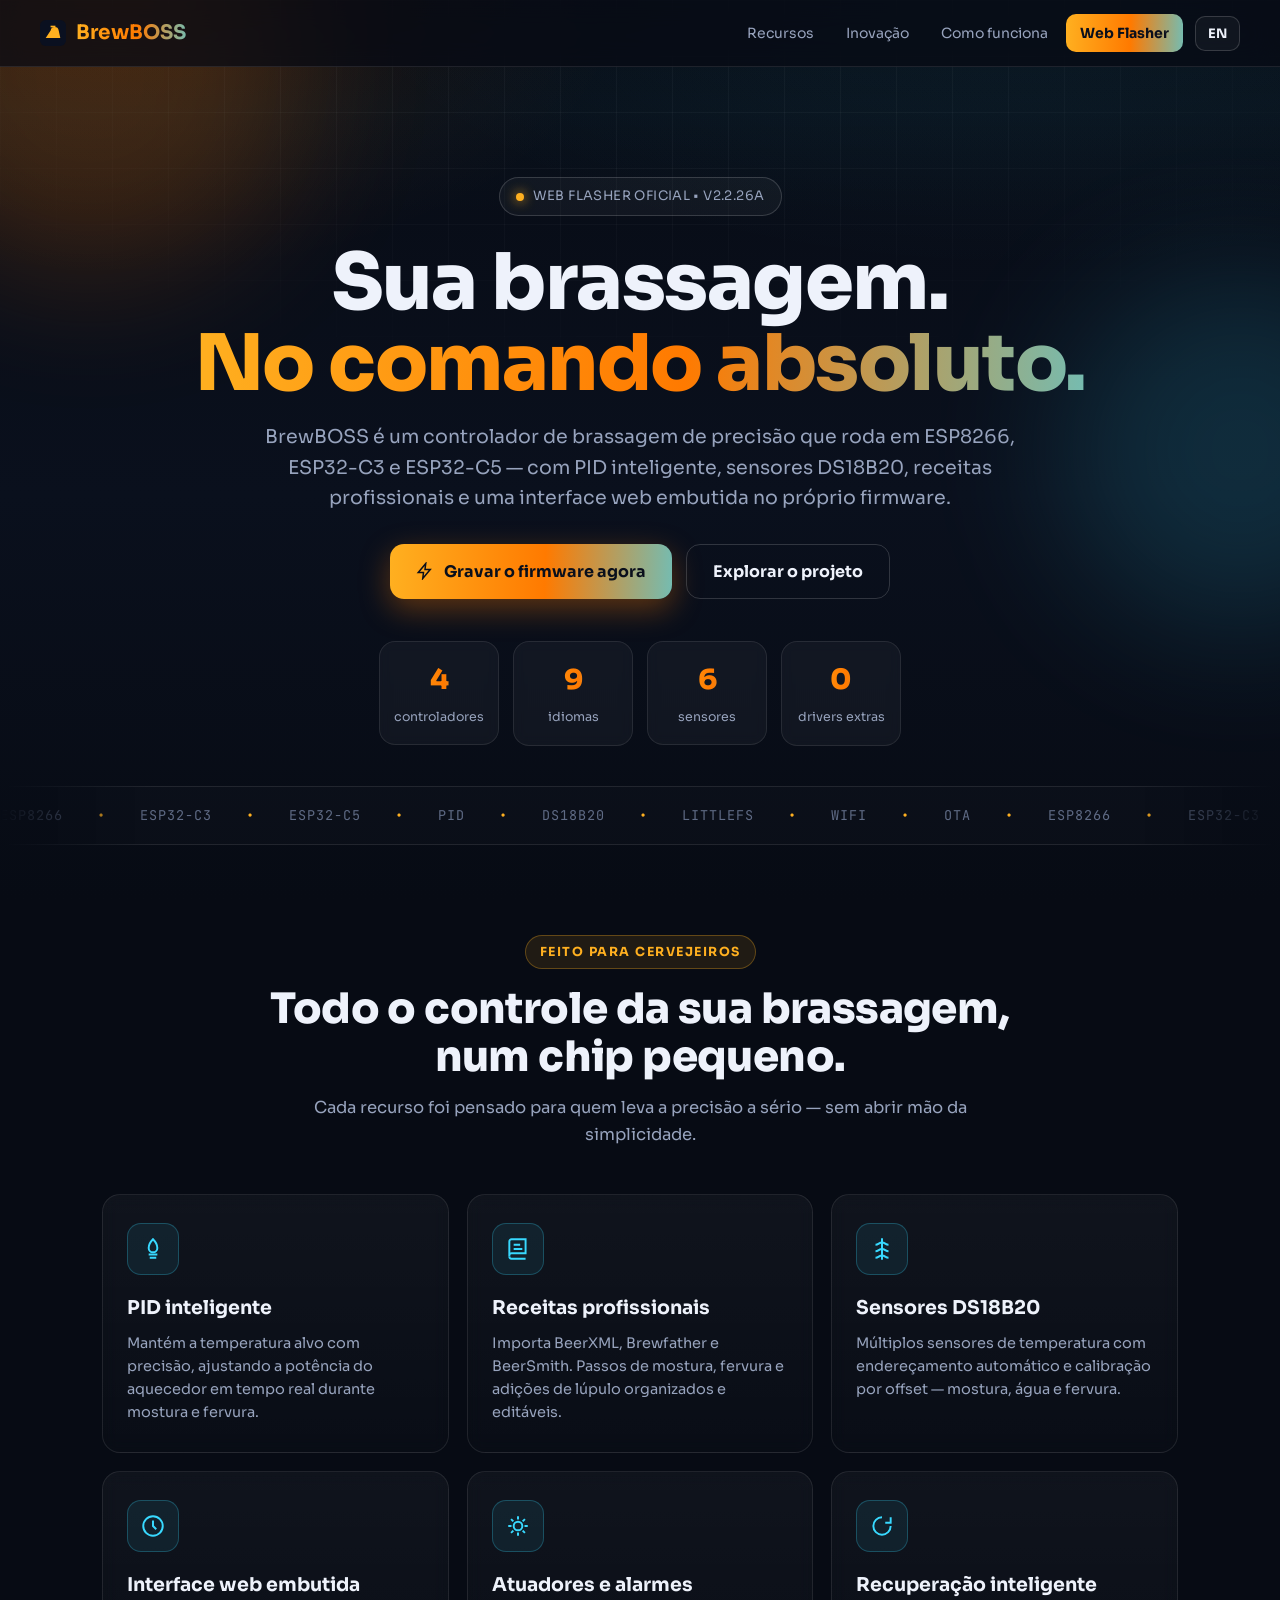
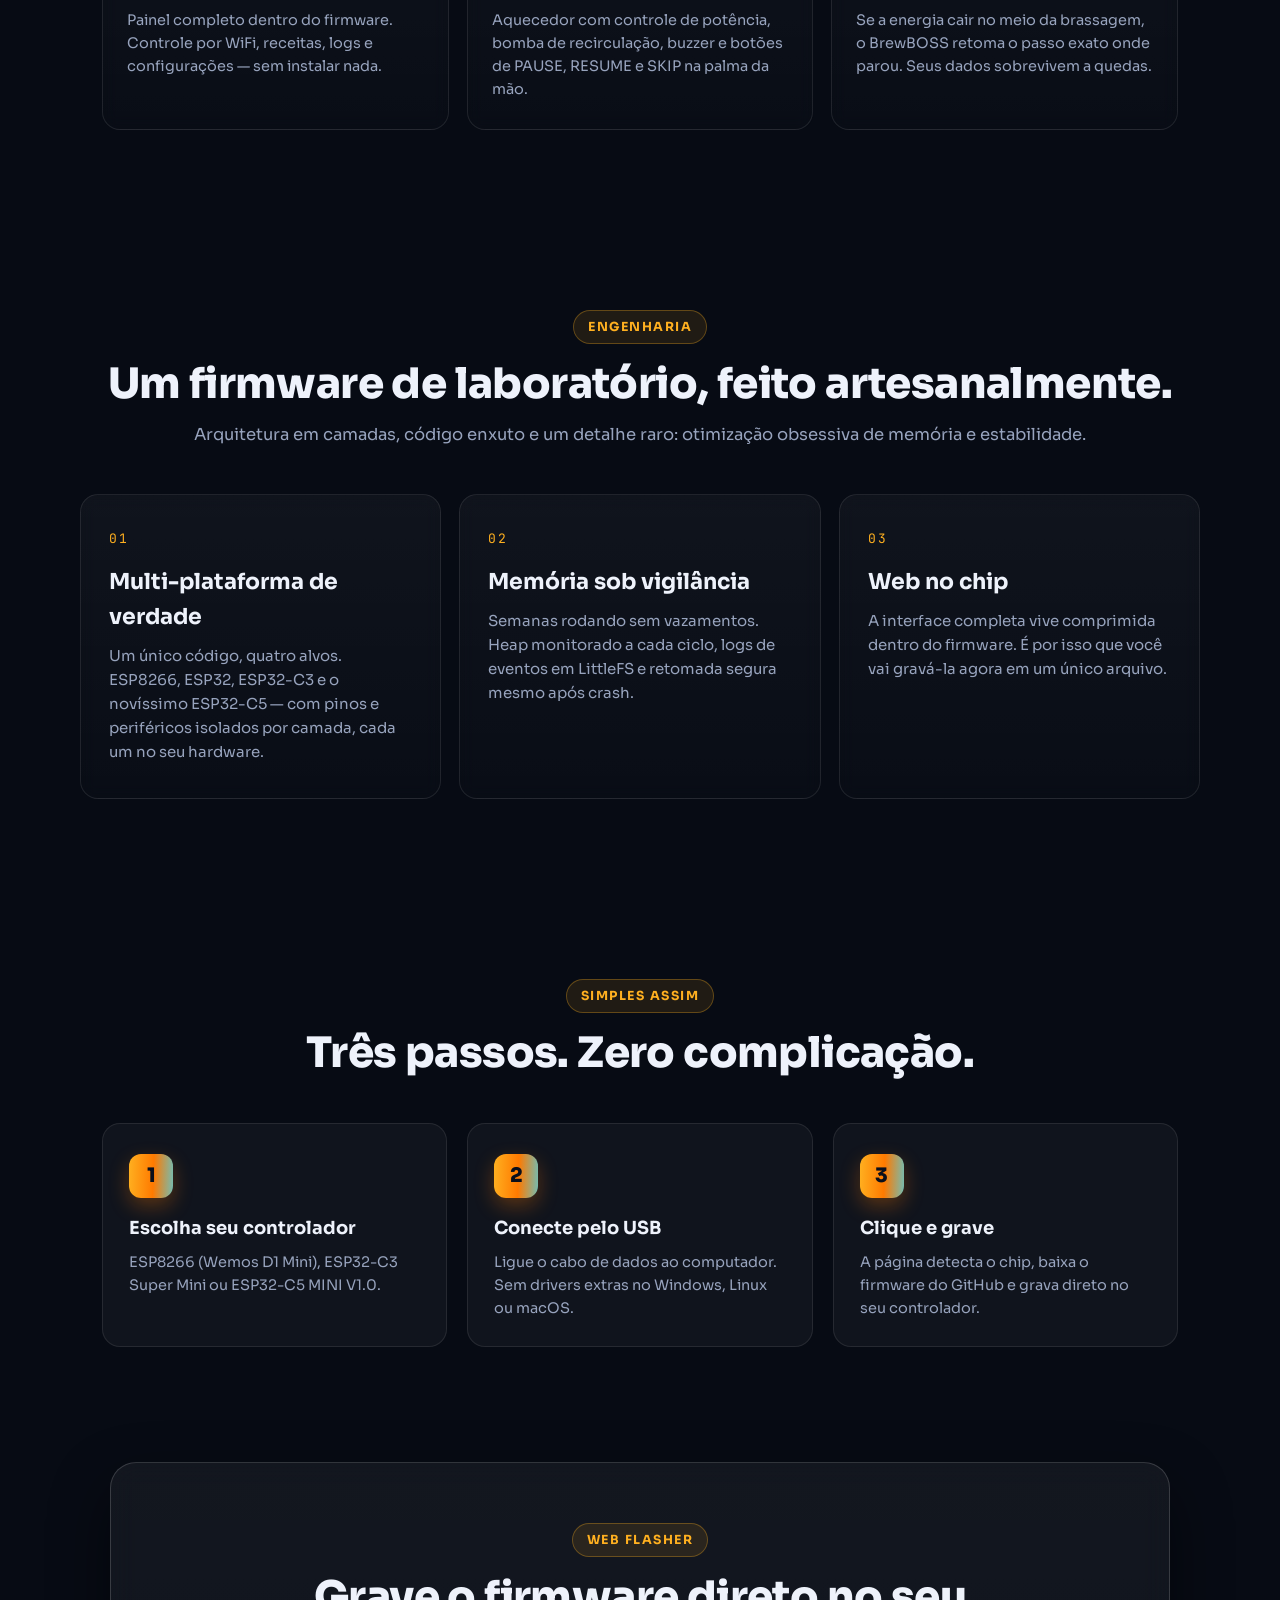
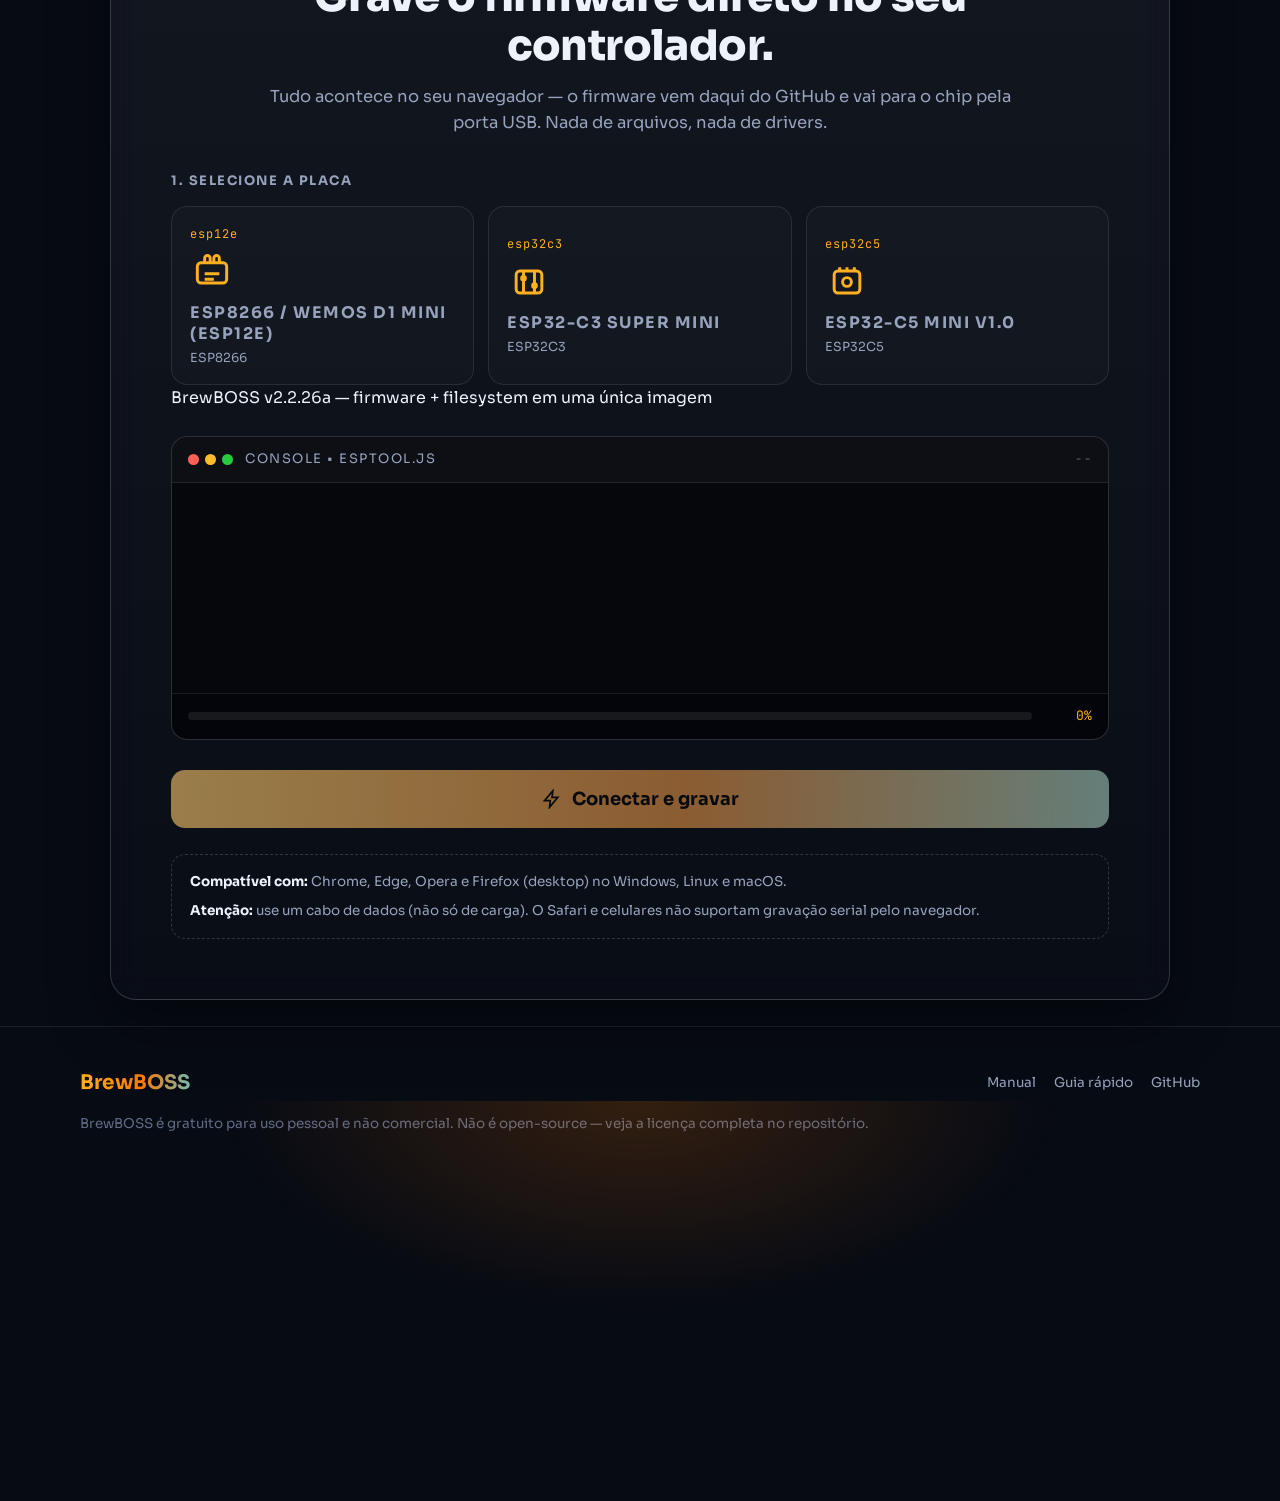
==== flasher/index.html @ 40b2c208 "flasher: pagina Web Flasher (esptool-js) + imagens full-flash mergeadas por placa; C5 em partes sepa" ====
<!DOCTYPE html>
<html lang="pt-BR">
<head>
<meta charset="utf-8">
<meta name="viewport" content="width=device-width, initial-scale=1">
<title>BrewBOSS — Grave o firmware direto no seu controlador</title>
<meta name="description" content="BrewBOSS Web Flasher: conecte seu ESP8266, ESP32-C3 ou ESP32-C5 via USB e grave o firmware BrewBOSS direto do navegador — Windows, Linux e macOS.">
<link rel="icon" href="data:image/svg+xml,%3Csvg xmlns='http://www.w3.org/2000/svg' viewBox='0 0 32 32'%3E%3Crect width='32' height='32' rx='7' fill='%23080d18'/%3E%3Cpath d='M7 22h18l-2-9a5 5 0 0 0-9.9 0z' fill='%23ffb020'/%3E%3Cpath d='M13 8h6' stroke='%23ffb020' stroke-width='2'/%3E%3C/svg%3E">
<link rel="preconnect" href="https://fonts.googleapis.com">
<link rel="preconnect" href="https://fonts.gstatic.com" crossorigin>
<link href="https://fonts.googleapis.com/css2?family=Sora:wght@400;600;700;800&family=JetBrains+Mono:wght@400;600&display=swap" rel="stylesheet">
<link rel="stylesheet" href="style.css">
</head>
<body>

<div class="bgfx" aria-hidden="true">
  <div class="orb orb-a"></div>
  <div class="orb orb-b"></div>
  <div class="grid"></div>
  <div class="scanline"></div>
</div>

<nav class="nav">
  <a class="brand" href="../index.html">
    <svg viewBox="0 0 32 32" width="26" height="26" aria-hidden="true"><rect width="32" height="32" rx="7" fill="#0a1020"/><path d="M7 22h18l-2-9a5 5 0 0 0-9.9 0z" fill="#ffb020"/><path d="M13 8h6" stroke="#ffb020" stroke-width="2"/></svg>
    <strong>BrewBOSS</strong>
  </a>
  <div class="nav-links">
    <a href="#recursos" data-i18n="nav.features">Recursos</a>
    <a href="#inovacao" data-i18n="nav.innovation">Inovação</a>
    <a href="#como" data-i18n="nav.how">Como funciona</a>
    <a href="#flash" class="nav-cta" data-i18n="nav.flash">Web Flasher</a>
    <button id="langBtn" class="lang-btn" type="button">EN</button>
  </div>
</nav>

<header class="hero">
  <span class="pill"><span class="dot"></span><span data-i18n="hero.pill">Web Flasher oficial • v2.2.26a</span></span>
  <h1><span data-i18n="hero.title1">Sua brassagem.</span><br><span class="grad" data-i18n="hero.title2">No comando absoluto.</span></h1>
  <p class="lede" data-i18n="hero.sub">BrewBOSS é um controlador de brassagem de precisão que roda em ESP8266, ESP32-C3 e ESP32-C5 — com PID inteligente, sensores DS18B20, receitas profissionais e uma interface web embutida no próprio firmware.</p>

  <div class="hero-actions">
    <a href="#flash" class="btn btn-primary">
      <svg viewBox="0 0 24 24" width="18" height="18" fill="none" stroke="currentColor" stroke-width="2" aria-hidden="true"><path d="M13 2 3 14h7l-1 8 10-12h-7l1-8z"/></svg>
      <span data-i18n="hero.cta">Gravar o firmware agora</span>
    </a>
    <a href="#recursos" class="btn btn-ghost" data-i18n="hero.cta2">Explorar o projeto</a>
  </div>

  <div class="chips">
    <div class="chip"><b data-count="4">4</b><span data-i18n="hero.c1">controladores</span></div>
    <div class="chip"><b data-count="9">9</b><span data-i18n="hero.c2">idiomas</span></div>
    <div class="chip"><b data-count="6">6</b><span data-i18n="hero.c3">sensores</span></div>
    <div class="chip"><b data-count="0">0</b><span data-i18n="hero.c4">drivers extras</span></div>
  </div>
</header>

<main>

<section class="strip" aria-hidden="true">
  <div class="strip-inner">
    <span>ESP8266</span><i>•</i><span>ESP32-C3</span><i>•</i><span>ESP32-C5</span><i>•</i><span>PID</span><i>•</i><span>DS18B20</span><i>•</i><span>LittleFS</span><i>•</i><span>WiFi</span><i>•</i><span>OTA</span><i>•</i>
    <span>ESP8266</span><i>•</i><span>ESP32-C3</span><i>•</i><span>ESP32-C5</span><i>•</i><span>PID</span><i>•</i><span>DS18B20</span><i>•</i><span>LittleFS</span><i>•</i><span>WiFi</span><i>•</i><span>OTA</span><i>•</i>
  </div>
</section>

<section class="wrap" id="recursos">
  <div class="sec-head">
    <span class="kicker" data-i18n="feat.kicker">Feito para cervejeiros</span>
    <h2 data-i18n="feat.title">Todo o controle da sua brassagem, num chip pequeno.</h2>
    <p data-i18n="feat.sub">Cada recurso foi pensado para quem leva a precisão a sério — sem abrir mão da simplicidade.</p>
  </div>

  <div class="grid-feat">
    <article class="card">
      <div class="ic"><svg viewBox="0 0 24 24" fill="none" stroke="currentColor" stroke-width="1.8" aria-hidden="true"><path d="M12 3c3 3 4 5 4 8a4 4 0 0 1-8 0c0-3 1-5 4-8z"/><path d="M8 17h8M9 20h6"/></svg></div>
      <h3 data-i18n="feat1.t">PID inteligente</h3>
      <p data-i18n="feat1.d">Mantém a temperatura alvo com precisão, ajustando a potência do aquecedor em tempo real durante mostura e fervura.</p>
    </article>
    <article class="card">
      <div class="ic"><svg viewBox="0 0 24 24" fill="none" stroke="currentColor" stroke-width="1.8" aria-hidden="true"><path d="M4 19V5a2 2 0 0 1 2-2h13v13H6a2 2 0 0 0-2 2z"/><path d="M4 19a2 2 0 0 0 2 2h13"/><path d="M8 8h6M8 12h8"/></svg></div>
      <h3 data-i18n="feat2.t">Receitas profissionais</h3>
      <p data-i18n="feat2.d">Importa BeerXML, Brewfather e BeerSmith. Passos de mostura, fervura e adições de lúpulo organizados e editáveis.</p>
    </article>
    <article class="card">
      <div class="ic"><svg viewBox="0 0 24 24" fill="none" stroke="currentColor" stroke-width="1.8" aria-hidden="true"><path d="M12 2v20M12 6c-3 0-3 2-6 2M12 12c-3 0-3 2-6 2M12 18c-3 0-3 2-6 2M12 6c3 0 3 2 6 2M12 12c3 0 3 2 6 2M12 18c3 0 3 2 6 2"/></svg></div>
      <h3 data-i18n="feat3.t">Sensores DS18B20</h3>
      <p data-i18n="feat3.d">Múltiplos sensores de temperatura com endereçamento automático e calibração por offset — mostura, água e fervura.</p>
    </article>
    <article class="card">
      <div class="ic"><svg viewBox="0 0 24 24" fill="none" stroke="currentColor" stroke-width="1.8" aria-hidden="true"><circle cx="12" cy="12" r="9"/><path d="M12 7v5l3 3"/></svg></div>
      <h3 data-i18n="feat4.t">Interface web embutida</h3>
      <p data-i18n="feat4.d">Painel completo dentro do firmware. Controle por WiFi, receitas, logs e configurações — sem instalar nada.</p>
    </article>
    <article class="card">
      <div class="ic"><svg viewBox="0 0 24 24" fill="none" stroke="currentColor" stroke-width="1.8" aria-hidden="true"><path d="M12 3v3M12 18v3M3 12h3M18 12h3M5.6 5.6l2.1 2.1M16.3 16.3l2.1 2.1M5.6 18.4l2.1-2.1M16.3 7.7l2.1-2.1"/><circle cx="12" cy="12" r="4"/></svg></div>
      <h3 data-i18n="feat5.t">Atuadores e alarmes</h3>
      <p data-i18n="feat5.d">Aquecedor com controle de potência, bomba de recirculação, buzzer e botões de PAUSE, RESUME e SKIP na palma da mão.</p>
    </article>
    <article class="card">
      <div class="ic"><svg viewBox="0 0 24 24" fill="none" stroke="currentColor" stroke-width="1.8" aria-hidden="true"><path d="M20 12a8 8 0 1 1-8-8"/><path d="M20 4v5h-5"/></svg></div>
      <h3 data-i18n="feat6.t">Recuperação inteligente</h3>
      <p data-i18n="feat6.d">Se a energia cair no meio da brassagem, o BrewBOSS retoma o passo exato onde parou. Seus dados sobrevivem a quedas.</p>
    </article>
  </div>
</section>

<section class="wrap alt" id="inovacao">
  <div class="sec-head">
    <span class="kicker" data-i18n="inno.kicker">Engenharia</span>
    <h2 data-i18n="inno.title">Um firmware de laboratório, feito artesanalmente.</h2>
    <p data-i18n="inno.sub">Arquitetura em camadas, código enxuto e um detalhe raro: otimização obsessiva de memória e estabilidade.</p>
  </div>

  <div class="grid-inno">
    <article class="card big">
      <div class="num">01</div>
      <h3 data-i18n="in1.t">Multi-plataforma de verdade</h3>
      <p data-i18n="in1.d">Um único código, quatro alvos. ESP8266, ESP32, ESP32-C3 e o novíssimo ESP32-C5 — com pinos e periféricos isolados por camada, cada um no seu hardware.</p>
    </article>
    <article class="card big">
      <div class="num">02</div>
      <h3 data-i18n="in2.t">Memória sob vigilância</h3>
      <p data-i18n="in2.d">Semanas rodando sem vazamentos. Heap monitorado a cada ciclo, logs de eventos em LittleFS e retomada segura mesmo após crash.</p>
    </article>
    <article class="card big">
      <div class="num">03</div>
      <h3 data-i18n="in3.t">Web no chip</h3>
      <p data-i18n="in3.d">A interface completa vive comprimida dentro do firmware. É por isso que você vai gravá-la agora em um único arquivo.</p>
    </article>
  </div>
</section>

<section class="wrap" id="como">
  <div class="sec-head">
    <span class="kicker" data-i18n="how.kicker">Simples assim</span>
    <h2 data-i18n="how.title">Três passos. Zero complicação.</h2>
  </div>
  <ol class="steps">
    <li>
      <span class="step-n">1</span>
      <h3 data-i18n="s1.t">Escolha seu controlador</h3>
      <p data-i18n="s1.d">ESP8266 (Wemos D1 Mini), ESP32-C3 Super Mini ou ESP32-C5 MINI V1.0.</p>
    </li>
    <li>
      <span class="step-n">2</span>
      <h3 data-i18n="s2.t">Conecte pelo USB</h3>
      <p data-i18n="s2.d">Ligue o cabo de dados ao computador. Sem drivers extras no Windows, Linux ou macOS.</p>
    </li>
    <li>
      <span class="step-n">3</span>
      <h3 data-i18n="s3.t">Clique e grave</h3>
      <p data-i18n="s3.d">A página detecta o chip, baixa o firmware do GitHub e grava direto no seu controlador.</p>
    </li>
  </ol>
</section>

<section class="wrap flash-wrap" id="flash">
  <div class="flash-glow" aria-hidden="true"></div>
  <div class="flash-box">
    <div class="sec-head">
      <span class="kicker grad-kicker" data-i18n="fl.kicker">Web Flasher</span>
      <h2 data-i18n="fl.title">Grave o firmware direto no seu controlador.</h2>
      <p data-i18n="fl.sub">Tudo acontece no seu navegador — o firmware vem daqui do GitHub e vai para o chip pela porta USB. Nada de arquivos, nada de drivers.</p>
    </div>

    <div class="flash-body">
      <div class="board-list">
        <h4 data-i18n="fl.step1">1. Selecione a placa</h4>
        <div id="boards" class="boards"></div>
        <p class="hint" id="versionHint"></p>
      </div>

      <div class="flash-console">
        <div class="console-head">
          <span class="traffic"><i></i><i></i><i></i></span>
          <span data-i18n="fl.term">console • esptool.js</span>
          <span id="connStatus" class="status">--</span>
        </div>
        <div id="log" class="log" aria-live="polite"></div>
        <div class="console-foot">
          <div class="progress"><div id="bar" class="bar"></div></div>
          <span id="pct" class="pct">0%</span>
        </div>
      </div>

      <button id="flashBtn" class="btn btn-primary big" type="button" disabled>
        <svg viewBox="0 0 24 24" width="20" height="20" fill="none" stroke="currentColor" stroke-width="2" aria-hidden="true"><path d="M13 2 3 14h7l-1 8 10-12h-7l1-8z"/></svg>
        <span id="flashBtnLabel" data-i18n="fl.cta">Conectar e gravar</span>
      </button>
    </div>

    <div class="notes">
      <p><b data-i18n="fl.n1t">Compatível com:</b> <span data-i18n="fl.n1">Chrome, Edge, Opera e Firefox (desktop) no Windows, Linux e macOS.</span></p>
      <p><b data-i18n="fl.n2t">Atenção:</b> <span data-i18n="fl.n2">use um cabo de dados (não só de carga). O Safari e celulares não suportam gravação serial pelo navegador.</span></p>
    </div>
  </div>
</section>

</main>

<footer>
  <div class="foot-top">
    <a class="brand" href="../index.html"><strong>BrewBOSS</strong></a>
    <div class="foot-links">
      <a href="../manual_pt-BR.html" data-i18n="foot.manual">Manual</a>
      <a href="../binaries/GUIA_RAPIDO.txt" data-i18n="foot.guide">Guia rápido</a>
      <a href="https://github.com/rampanelli/BrewBOSS">GitHub</a>
    </div>
  </div>
  <p class="legal" data-i18n="foot.legal">BrewBOSS é gratuito para uso pessoal e não comercial. Não é open-source — veja a licença completa no repositório.</p>
</footer>

<script type="module" src="app.js"></script>
</body>
</html>
---- flasher/style.css ----
:root{
  --bg:#070b14; --bg2:#0a101d; --panel:rgba(255,255,255,.04);
  --line:rgba(255,255,255,.09); --line2:rgba(255,255,255,.16);
  --text:#eef2fb; --muted:#97a3bd; --dim:#5f6b85;
  --amber:#ffb020; --amber2:#ff7a00; --cyan:#38d9ff;
  --grad:linear-gradient(92deg,#ffb020 0%,#ff7a00 55%,#38d9ff 120%);
  --radius:18px; --shadow:0 24px 60px rgba(0,0,0,.45);
  --mono:"JetBrains Mono",ui-monospace,SFMono-Regular,Consolas,monospace;
}
*{box-sizing:border-box;margin:0;padding:0}
html{scroll-behavior:smooth}
body{background:var(--bg);color:var(--text);font-family:"Sora",system-ui,"Segoe UI",sans-serif;
  line-height:1.6;-webkit-font-smoothing:antialiased;overflow-x:hidden}
a{color:inherit;text-decoration:none}
button{font-family:inherit}

/* ---------- fundo animado ---------- */
.bgfx{position:fixed;inset:0;z-index:-2;overflow:hidden;background:
  radial-gradient(1200px 600px at 80% -10%,rgba(56,217,255,.08),transparent 60%),
  radial-gradient(900px 500px at 10% 0%,rgba(255,122,0,.10),transparent 55%),
  linear-gradient(180deg,#070b14,#0a101d 55%,#070b14)}
.grid{position:absolute;inset:0;
  background-image:linear-gradient(rgba(255,255,255,.035) 1px,transparent 1px),
    linear-gradient(90deg,rgba(255,255,255,.035) 1px,transparent 1px);
  background-size:56px 56px;
  -webkit-mask-image:radial-gradient(ellipse 90% 60% at 50% 0%,#000 30%,transparent 75%);
          mask-image:radial-gradient(ellipse 90% 60% at 50% 0%,#000 30%,transparent 75%)}
.orb{position:absolute;border-radius:50%;filter:blur(70px);opacity:.5;animation:drift 22s ease-in-out infinite alternate}
.orb-a{width:420px;height:420px;background:rgba(255,122,0,.35);top:-140px;left:-120px}
.orb-b{width:360px;height:360px;background:rgba(56,217,255,.28);top:30%;right:-140px;animation-delay:-8s}
.scanline{position:absolute;inset:0;background:linear-gradient(180deg,transparent,rgba(56,217,255,.04),transparent);
  background-size:100% 220px;background-repeat:no-repeat;animation:scan 9s linear infinite;opacity:.6}
@keyframes drift{to{transform:translate(60px,40px) scale(1.12)}}
@keyframes scan{0%{background-position:0 -220px}100%{background-position:0 120vh}}

/* ---------- nav ---------- */
.nav{position:sticky;top:0;z-index:50;display:flex;align-items:center;gap:18px;
  padding:14px clamp(18px,4vw,40px);background:rgba(7,11,20,.72);
  -webkit-backdrop-filter:blur(14px);backdrop-filter:blur(14px);border-bottom:1px solid var(--line)}
.brand{display:flex;align-items:center;gap:10px;font-weight:800;font-size:20px;letter-spacing:.2px}
.brand strong{background:var(--grad);-webkit-background-clip:text;background-clip:text;color:transparent}
.nav-links{margin-left:auto;display:flex;align-items:center;gap:4px;flex-wrap:wrap}
.nav-links a{padding:8px 14px;border-radius:10px;font-size:14px;color:var(--muted);transition:.2s}
.nav-links a:hover{color:var(--text);background:var(--panel)}
.nav-links .nav-cta{color:#0a0f1c;background:var(--grad);font-weight:700}
.nav-links .nav-cta:hover{color:#0a0f1c;filter:brightness(1.08)}
.lang-btn{margin-left:8px;padding:8px 12px;border-radius:10px;border:1px solid var(--line2);
  background:var(--panel);color:var(--text);font-weight:700;font-size:13px;cursor:pointer;transition:.2s}
.lang-btn:hover{border-color:var(--amber)}

/* ---------- hero ---------- */
.hero{max-width:1080px;margin:0 auto;padding:clamp(56px,9vw,110px) 22px 40px;text-align:center}
.pill{display:inline-flex;align-items:center;gap:9px;padding:8px 16px;border:1px solid var(--line2);
  border-radius:999px;background:var(--panel);font-size:13px;color:var(--muted);letter-spacing:.4px;text-transform:uppercase}
.dot{width:8px;height:8px;border-radius:50%;background:var(--amber);box-shadow:0 0 12px var(--amber);animation:blink 1.6s infinite}
@keyframes blink{50%{opacity:.35}}
.hero h1{margin:26px auto 18px;font-size:clamp(40px,7.2vw,78px);line-height:1.04;font-weight:800;letter-spacing:-1.5px}
.hero h1 .grad{background:var(--grad);-webkit-background-clip:text;background-clip:text;color:transparent}
.lede{max-width:760px;margin:0 auto 30px;color:var(--muted);font-size:clamp(16px,2vw,19px)}
.hero-actions{display:flex;gap:14px;justify-content:center;flex-wrap:wrap}
.btn{display:inline-flex;align-items:center;justify-content:center;gap:10px;cursor:pointer;border:0;
  padding:14px 26px;border-radius:14px;font-size:16px;font-weight:700;transition:.2s;color:#0a0f1c}
.btn svg{flex:none}
.btn-primary{background:var(--grad);box-shadow:0 10px 30px rgba(255,122,0,.35)}
.btn-primary:hover{filter:brightness(1.1);transform:translateY(-2px);box-shadow:0 16px 40px rgba(255,122,0,.45)}
.btn-primary:disabled{filter:grayscale(.5) brightness(.7);cursor:not-allowed;transform:none;box-shadow:none}
.btn-ghost{background:transparent;border:1px solid var(--line2);color:var(--text)}
.btn-ghost:hover{border-color:var(--amber);transform:translateY(-2px)}
.chips{display:flex;gap:14px;justify-content:center;flex-wrap:wrap;margin-top:42px}
.chip{min-width:120px;padding:16px 10px;border:1px solid var(--line);border-radius:16px;background:var(--panel);
  -webkit-backdrop-filter:blur(6px);backdrop-filter:blur(6px)}
.chip b{display:block;font-size:28px;font-weight:800;background:var(--grad);-webkit-background-clip:text;background-clip:text;color:transparent}
.chip span{font-size:12.5px;color:var(--muted)}

/* ---------- marquee ---------- */
.strip{overflow:hidden;padding:18px 0;border-top:1px solid var(--line);border-bottom:1px solid var(--line);
  background:rgba(255,255,255,.015);-webkit-mask-image:linear-gradient(90deg,transparent,#000 12%,#000 88%,transparent);
  mask-image:linear-gradient(90deg,transparent,#000 12%,#000 88%,transparent)}
.strip-inner{display:flex;gap:34px;white-space:nowrap;width:max-content;animation:marq 32s linear infinite;
  color:var(--dim);font-family:var(--mono);font-size:13.5px;letter-spacing:1px;text-transform:uppercase}
.strip i{color:var(--amber);font-style:normal}
@keyframes marq{to{transform:translateX(-50%)}}

/* ---------- sections ---------- */
.wrap{max-width:1120px;margin:0 auto;padding:clamp(56px,7vw,96px) 22px}
.wrap.alt{max-width:none;padding-left:22px;padding-right:22px}
.wrap.alt > *{max-width:1120px;margin-left:auto;margin-right:auto}
.sec-head{text-align:center;max-width:760px;margin:0 auto 46px}
.kicker{display:inline-block;padding:6px 14px;border-radius:999px;background:rgba(255,176,32,.1);
  border:1px solid rgba(255,176,32,.3);color:var(--amber);font-size:12.5px;letter-spacing:1.5px;
  text-transform:uppercase;font-weight:700;margin-bottom:16px}
.sec-head h2{font-size:clamp(26px,4vw,42px);line-height:1.15;letter-spacing:-.6px;font-weight:800}
.sec-head p{color:var(--muted);margin-top:14px;font-size:16.5px}

/* ---------- feature grid ---------- */
.grid-feat{display:grid;grid-template-columns:repeat(auto-fit,minmax(300px,1fr));gap:18px}
.card{position:relative;padding:28px 24px;border:1px solid var(--line);border-radius:var(--radius);
  background:linear-gradient(180deg,var(--panel),rgba(255,255,255,.01));
  -webkit-backdrop-filter:blur(8px);backdrop-filter:blur(8px);transition:.25s;overflow:hidden}
.card:hover{transform:translateY(-4px);border-color:var(--line2);box-shadow:var(--shadow)}
.card::before{content:"";position:absolute;inset:0 0 auto 0;height:2px;
  background:var(--grad);opacity:0;transition:.25s}
.card:hover::before{opacity:1}
.ic{width:52px;height:52px;border-radius:14px;display:grid;place-items:center;margin-bottom:18px;
  background:rgba(56,217,255,.08);border:1px solid rgba(56,217,255,.25);color:var(--cyan)}
.ic svg{width:26px;height:26px}
.card h3{font-size:19px;margin-bottom:8px}
.card p{color:var(--muted);font-size:14.5px}

/* ---------- innovation ---------- */
.grid-inno{display:grid;grid-template-columns:repeat(auto-fit,minmax(300px,1fr));gap:18px;margin-top:8px}
.card.big{padding:34px 28px}
.card.big .num{font-family:var(--mono);font-size:13px;color:var(--amber);letter-spacing:2px;margin-bottom:14px}
.card.big h3{font-size:22px;margin-bottom:10px}
.card.big p{font-size:15px}

/* ---------- steps ---------- */
.steps{list-style:none;display:grid;grid-template-columns:repeat(auto-fit,minmax(250px,1fr));gap:20px;counter-reset:st}
.steps li{position:relative;padding:30px 26px 26px;border:1px solid var(--line);border-radius:var(--radius);
  background:var(--panel);transition:.25s}
.steps li:hover{transform:translateY(-4px);border-color:var(--amber)}
.step-n{width:44px;height:44px;border-radius:12px;display:grid;place-items:center;font-size:20px;font-weight:800;
  color:#0a0f1c;background:var(--grad);margin-bottom:16px;box-shadow:0 8px 20px rgba(255,122,0,.3)}
.steps h3{font-size:18px;margin-bottom:8px}
.steps p{color:var(--muted);font-size:14.5px}

/* ---------- flasher ---------- */
.flash-wrap{max-width:none;padding:clamp(20px,2vw,28px);position:relative}
.flash-glow{position:absolute;inset:auto 0 -40% 0;height:400px;background:
  radial-gradient(600px 300px at 50% 0%,rgba(255,122,0,.18),transparent 70%);pointer-events:none}
.flash-box{position:relative;max-width:1060px;margin:0 auto;padding:clamp(28px,5vw,60px);
  border:1px solid var(--line2);border-radius:26px;overflow:hidden;
  background:linear-gradient(180deg,rgba(255,255,255,.05),rgba(255,255,255,.01));
  -webkit-backdrop-filter:blur(14px);backdrop-filter:blur(14px);box-shadow:var(--shadow)}
.flash-box .sec-head{margin-bottom:34px}
.flash-body{display:grid;gap:26px}
.board-list h4,.flash-console .console-head{color:var(--muted);font-size:13px;letter-spacing:1.5px;text-transform:uppercase}
.boards{display:grid;grid-template-columns:repeat(auto-fit,minmax(200px,1fr));gap:14px;margin-top:14px}
.board{position:relative;padding:18px;border:1px solid var(--line);border-radius:16px;background:rgba(255,255,255,.02);
  cursor:pointer;transition:.2s;text-align:left;color:var(--text)}
.board:hover{border-color:var(--cyan)}
.board.sel{border-color:var(--amber);background:rgba(255,176,32,.06);box-shadow:0 0 0 1px var(--amber)}
.board .b-chip{font-family:var(--mono);font-size:12px;color:var(--amber);letter-spacing:1px}
.board h4{font-size:16px;margin:6px 0}
.board p{font-size:12.5px;color:var(--muted)}
.board input{position:absolute;opacity:0;pointer-events:none}
.flash-console{border:1px solid var(--line2);border-radius:16px;overflow:hidden;background:#05070d}
.console-head{display:flex;align-items:center;gap:12px;padding:12px 16px;background:rgba(255,255,255,.03);
  border-bottom:1px solid var(--line)}
.traffic{display:flex;gap:6px}
.traffic i{width:11px;height:11px;border-radius:50%}
.traffic i:nth-child(1){background:#ff5f56}.traffic i:nth-child(2){background:#ffbd2e}.traffic i:nth-child(3){background:#27c93f}
.status{margin-left:auto;font-family:var(--mono);font-size:12px;color:var(--dim)}
.status.on{color:#27c93f}.status.err{color:#ff5f56}
.log{height:210px;overflow-y:auto;padding:14px 16px;font-family:var(--mono);font-size:12.6px;line-height:1.7;color:#bfe6ff}
.log .ok{color:#27c93f}.log .warn{color:#ffbd2e}.log .err{color:#ff5f56}.log .sys{color:#8b96ad}
.log::-webkit-scrollbar{width:8px}.log::-webkit-scrollbar-thumb{background:rgba(255,255,255,.12);border-radius:8px}
.console-foot{display:flex;align-items:center;gap:14px;padding:12px 16px;border-top:1px solid var(--line);background:rgba(0,0,0,.25)}
.progress{flex:1;height:8px;border-radius:99px;background:rgba(255,255,255,.08);overflow:hidden}
.bar{height:100%;width:0;border-radius:99px;background:var(--grad);transition:width .15s linear}
.pct{font-family:var(--mono);font-size:13px;color:var(--amber);min-width:46px;text-align:right}
.btn.big{width:100%;padding:18px;font-size:18px;margin-top:4px}
.notes{display:grid;gap:8px;margin-top:26px;padding:16px 18px;border:1px dashed var(--line2);border-radius:14px;font-size:13.5px;color:var(--muted)}
.notes b{color:var(--text)}

/* ---------- footer ---------- */
footer{padding:40px 22px;border-top:1px solid var(--line);color:var(--dim);font-size:13.5px}
.foot-top{max-width:1120px;margin:0 auto;display:flex;align-items:center;gap:20px;flex-wrap:wrap;margin-bottom:14px}
.foot-links{margin-left:auto;display:flex;gap:18px}
.foot-links a{color:var(--muted)}.foot-links a:hover{color:var(--amber)}
.legal{max-width:1120px;margin:0 auto;line-height:1.6}

@media (max-width:640px){
  .nav-links a{display:none}
  .nav-links a.nav-cta{display:inline-flex}
  .log{height:180px}
}
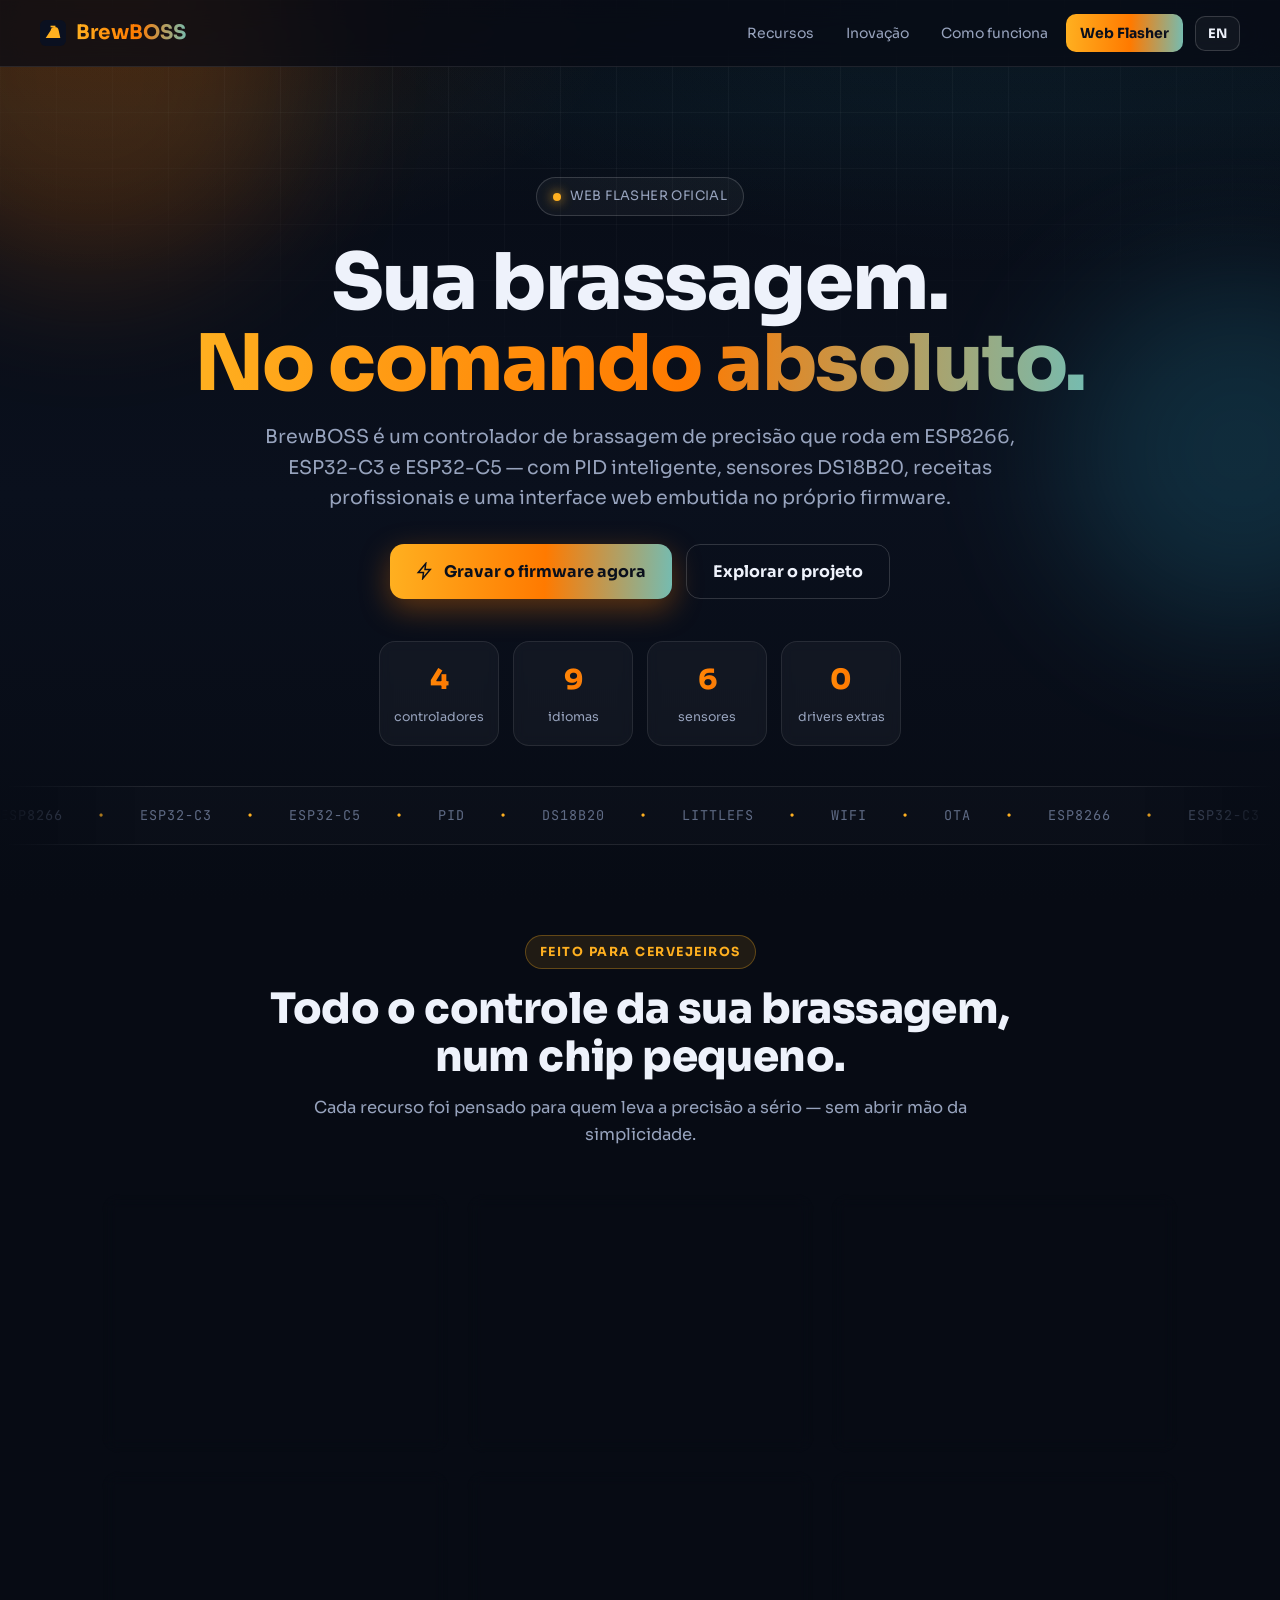
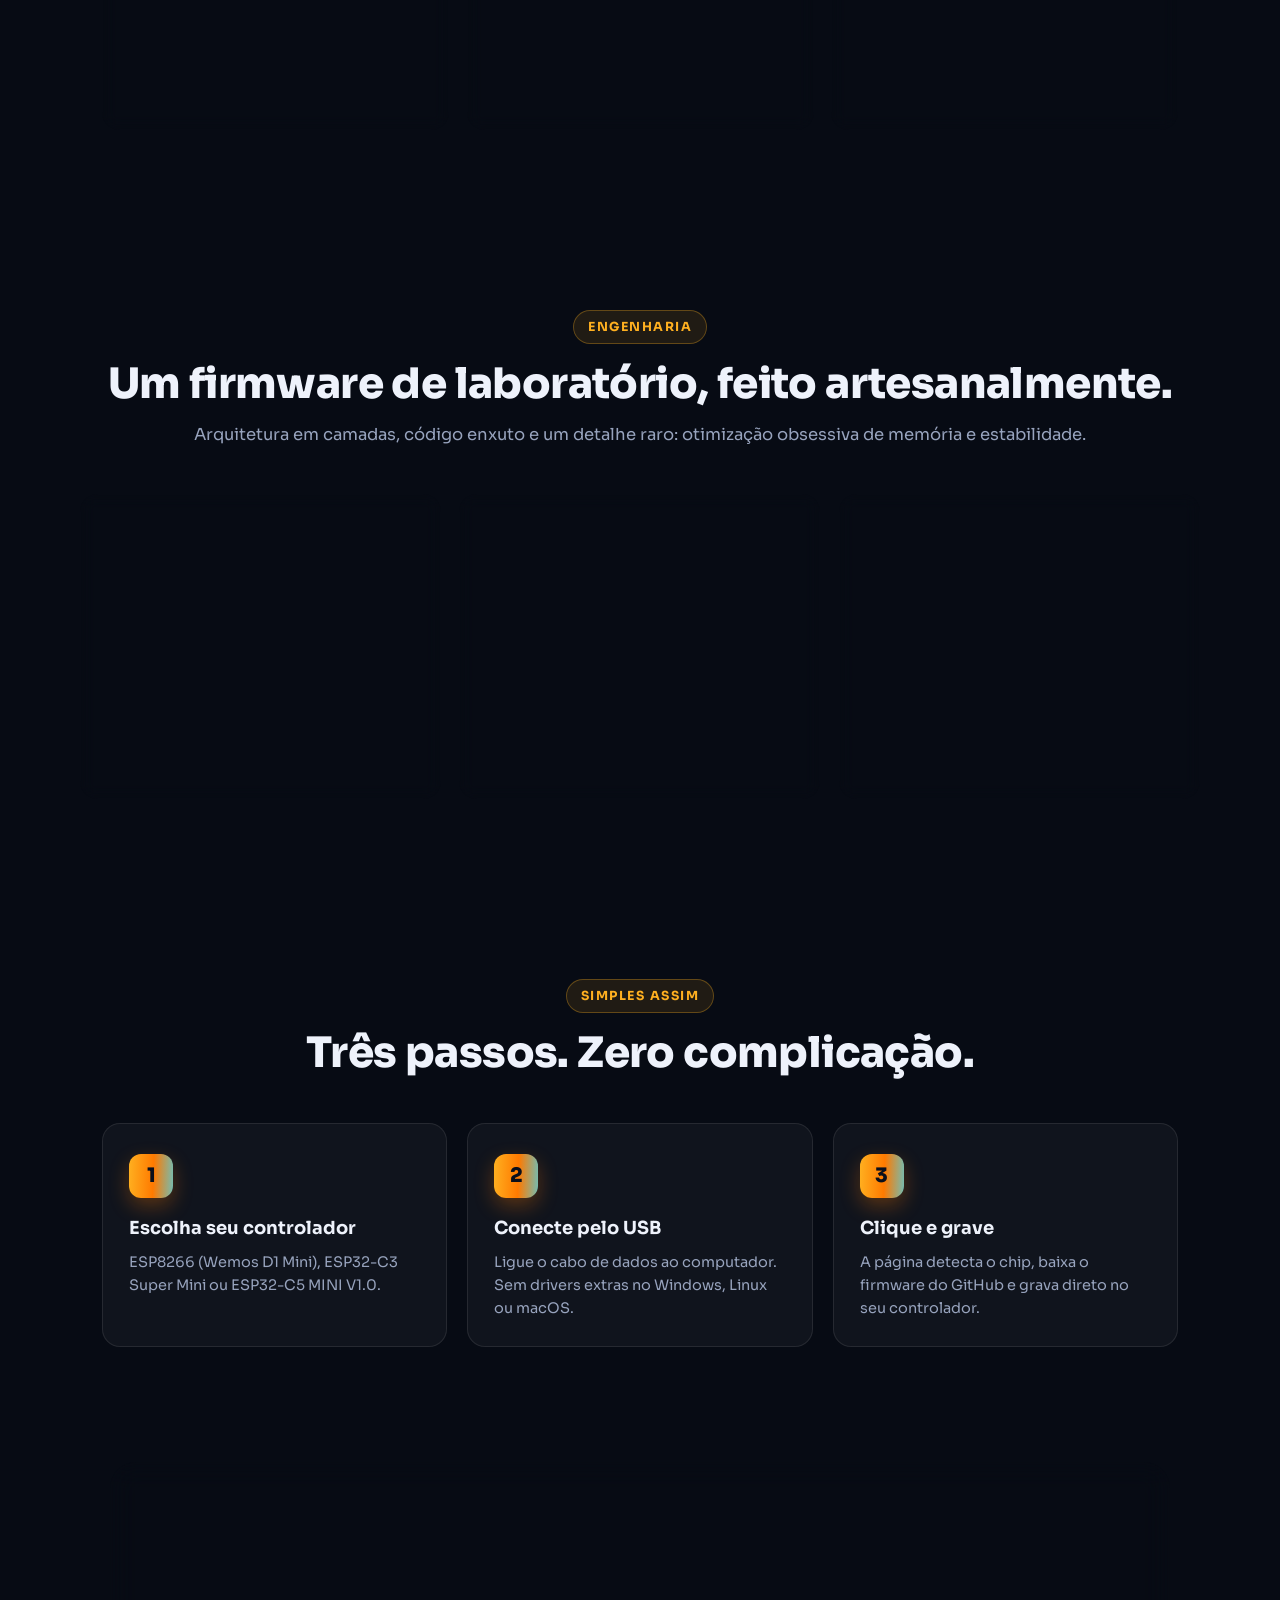
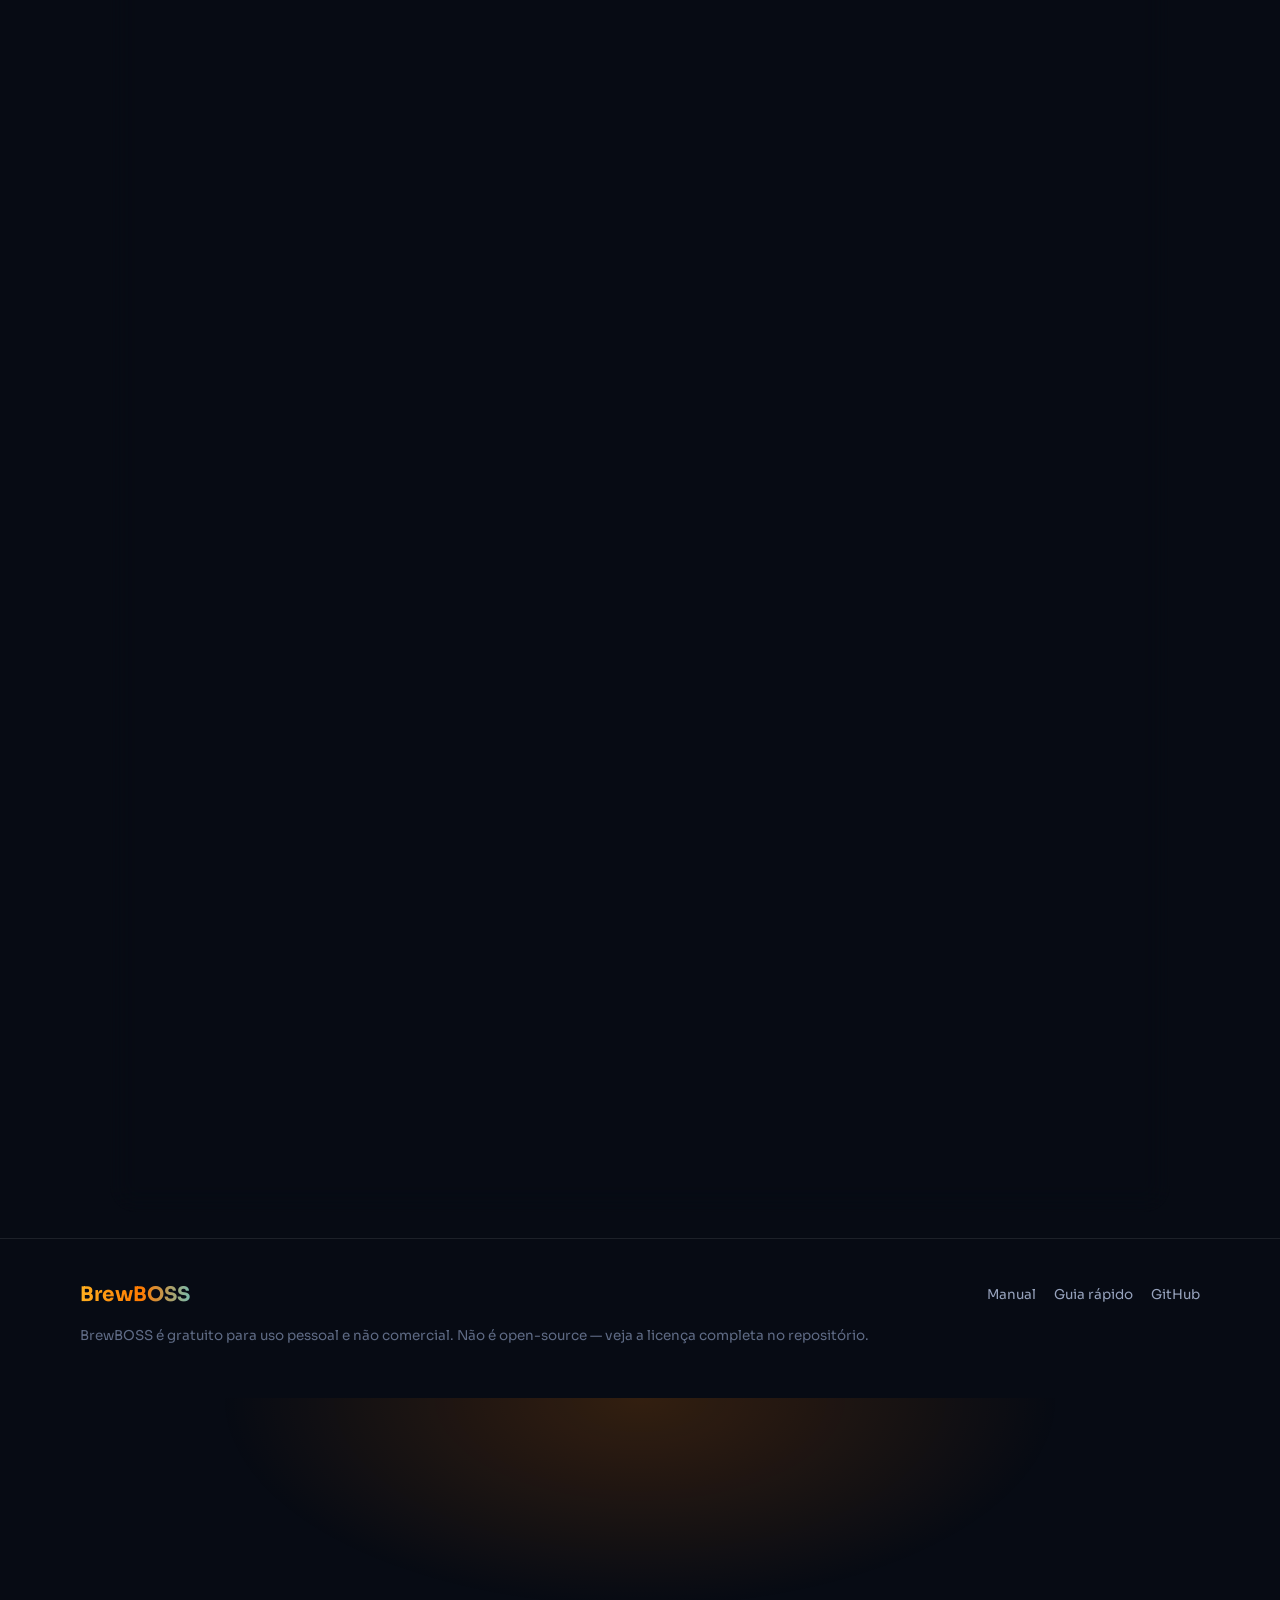
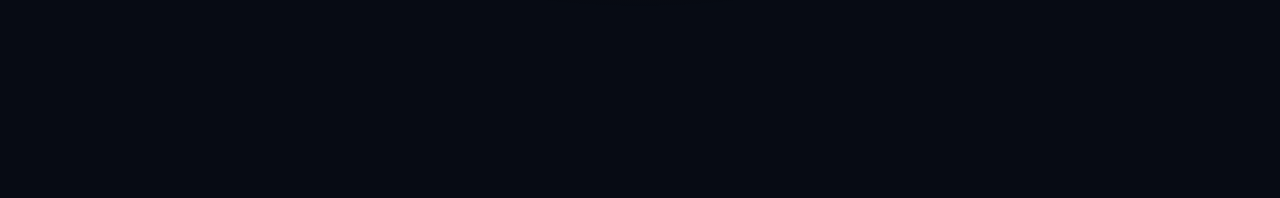
==== commit 28606bea: "web flasher multi-versao: 2.2.25s/2.2.26a perpetuas + 2.2.26b como ultima; modo completo vs somente " ====
--- a/flasher/index.html
+++ b/flasher/index.html
@@ -35,7 +35,7 @@
 </nav>
 
 <header class="hero">
-  <span class="pill"><span class="dot"></span><span data-i18n="hero.pill">Web Flasher oficial • v2.2.26a</span></span>
+  <span class="pill"><span class="dot"></span><span data-i18n="hero.pill">Web Flasher oficial</span></span>
   <h1><span data-i18n="hero.title1">Sua brassagem.</span><br><span class="grad" data-i18n="hero.title2">No comando absoluto.</span></h1>
   <p class="lede" data-i18n="hero.sub">BrewBOSS é um controlador de brassagem de precisão que roda em ESP8266, ESP32-C3 e ESP32-C5 — com PID inteligente, sensores DS18B20, receitas profissionais e uma interface web embutida no próprio firmware.</p>
 
@@ -166,8 +166,23 @@
 
     <div class="flash-body">
       <div class="board-list">
-        <h4 data-i18n="fl.step1">1. Selecione a placa</h4>
+        <h4 data-i18n="fl.step0">1. Selecione a versão do firmware</h4>
+        <select id="versionSel" class="ver-sel"></select>
+        <h4 data-i18n="fl.step1">2. Selecione a placa</h4>
         <div id="boards" class="boards"></div>
+        <div id="modeWrap" class="mode-wrap">
+          <h4 data-i18n="fl.stepMode">3. Modo de gravação</h4>
+          <div class="mode-options">
+            <label class="mode-opt">
+              <input type="radio" name="flashMode" value="full" checked>
+              <span data-i18n="fl.modeFull">Completo (firmware + filesystem)</span>
+            </label>
+            <label class="mode-opt">
+              <input type="radio" name="flashMode" value="fw">
+              <span data-i18n="fl.modeFw">Somente firmware (preservar dados)</span>
+            </label>
+          </div>
+        </div>
         <p class="hint" id="versionHint"></p>
       </div>
 
@@ -211,6 +226,15 @@
   <p class="legal" data-i18n="foot.legal">BrewBOSS é gratuito para uso pessoal e não comercial. Não é open-source — veja a licença completa no repositório.</p>
 </footer>
 
+<div class="modal" id="doneModal" role="dialog" aria-modal="true" hidden>
+  <div class="modal-card">
+    <svg viewBox="0 0 24 24" width="56" height="56" fill="none" stroke="currentColor" stroke-width="1.6" aria-hidden="true"><path d="M9 12l2 2 4-4"/><circle cx="12" cy="12" r="9"/></svg>
+    <h3 data-i18n="fl.done.t">Gravação concluída!</h3>
+    <p data-i18n="fl.done.d">Desligue e ligue o microcontrolador novamente para que o firmware inicie corretamente.</p>
+    <button class="btn btn-primary" id="doneOk" type="button" data-i18n="fl.ok">Entendi</button>
+  </div>
+</div>
+
 <script type="module" src="app.js"></script>
 </body>
 </html>
--- a/flasher/style.css
+++ b/flasher/style.css
@@ -134,7 +134,18 @@
   -webkit-backdrop-filter:blur(14px);backdrop-filter:blur(14px);box-shadow:var(--shadow)}
 .flash-box .sec-head{margin-bottom:34px}
 .flash-body{display:grid;gap:26px}
-.board-list h4,.flash-console .console-head{color:var(--muted);font-size:13px;letter-spacing:1.5px;text-transform:uppercase}
+.board-list h4,.flash-console .console-head,.mode-wrap h4{color:var(--muted);font-size:13px;letter-spacing:1.5px;text-transform:uppercase}
+.ver-sel{width:100%;max-width:420px;margin:12px 0 4px;padding:12px 14px;border-radius:12px;
+  border:1px solid var(--line2);background:#0c1322;color:var(--text);font-family:inherit;font-size:15px;font-weight:600;cursor:pointer}
+.ver-sel:focus{outline:none;border-color:var(--amber)}
+.mode-wrap{margin-top:18px}
+.mode-options{display:flex;gap:10px;flex-wrap:wrap;margin-top:10px}
+.mode-opt{display:flex;align-items:flex-start;gap:9px;flex:1;min-width:200px;cursor:pointer;
+  padding:12px 14px;border:1px solid var(--line);border-radius:12px;background:rgba(255,255,255,.02);transition:.2s}
+.mode-opt:hover{border-color:var(--cyan)}
+.mode-opt input{accent-color:var(--amber);margin-top:3px}
+.mode-opt:has(input:disabled){opacity:.45;cursor:default}
+.mode-note{margin-top:8px;font-size:12.5px;color:var(--amber)}
 .boards{display:grid;grid-template-columns:repeat(auto-fit,minmax(200px,1fr));gap:14px;margin-top:14px}
 .board{position:relative;padding:18px;border:1px solid var(--line);border-radius:16px;background:rgba(255,255,255,.02);
   cursor:pointer;transition:.2s;text-align:left;color:var(--text)}
@@ -170,6 +181,19 @@
 .foot-links a{color:var(--muted)}.foot-links a:hover{color:var(--amber)}
 .legal{max-width:1120px;margin:0 auto;line-height:1.6}
 
+/* ---------- modal ---------- */
+.modal{position:fixed;inset:0;z-index:100;display:grid;place-items:center;padding:20px;
+  background:rgba(4,7,13,.72);-webkit-backdrop-filter:blur(6px);backdrop-filter:blur(6px);animation:fadeIn .2s ease}
+.modal[hidden]{display:none}
+@keyframes fadeIn{from{opacity:0}to{opacity:1}}
+.modal-card{max-width:430px;width:100%;text-align:center;padding:36px 30px;border-radius:22px;
+  border:1px solid var(--line2);background:linear-gradient(180deg,#0c1322,#0a101d);
+  box-shadow:0 30px 80px rgba(0,0,0,.6)}
+.modal-card svg{color:var(--amber);margin-bottom:14px}
+.modal-card h3{font-size:24px;font-weight:800;letter-spacing:-.4px;margin-bottom:10px}
+.modal-card p{color:var(--muted);font-size:15px;margin-bottom:24px}
+.modal-card .btn{width:100%}
+
 @media (max-width:640px){
   .nav-links a{display:none}
   .nav-links a.nav-cta{display:inline-flex}
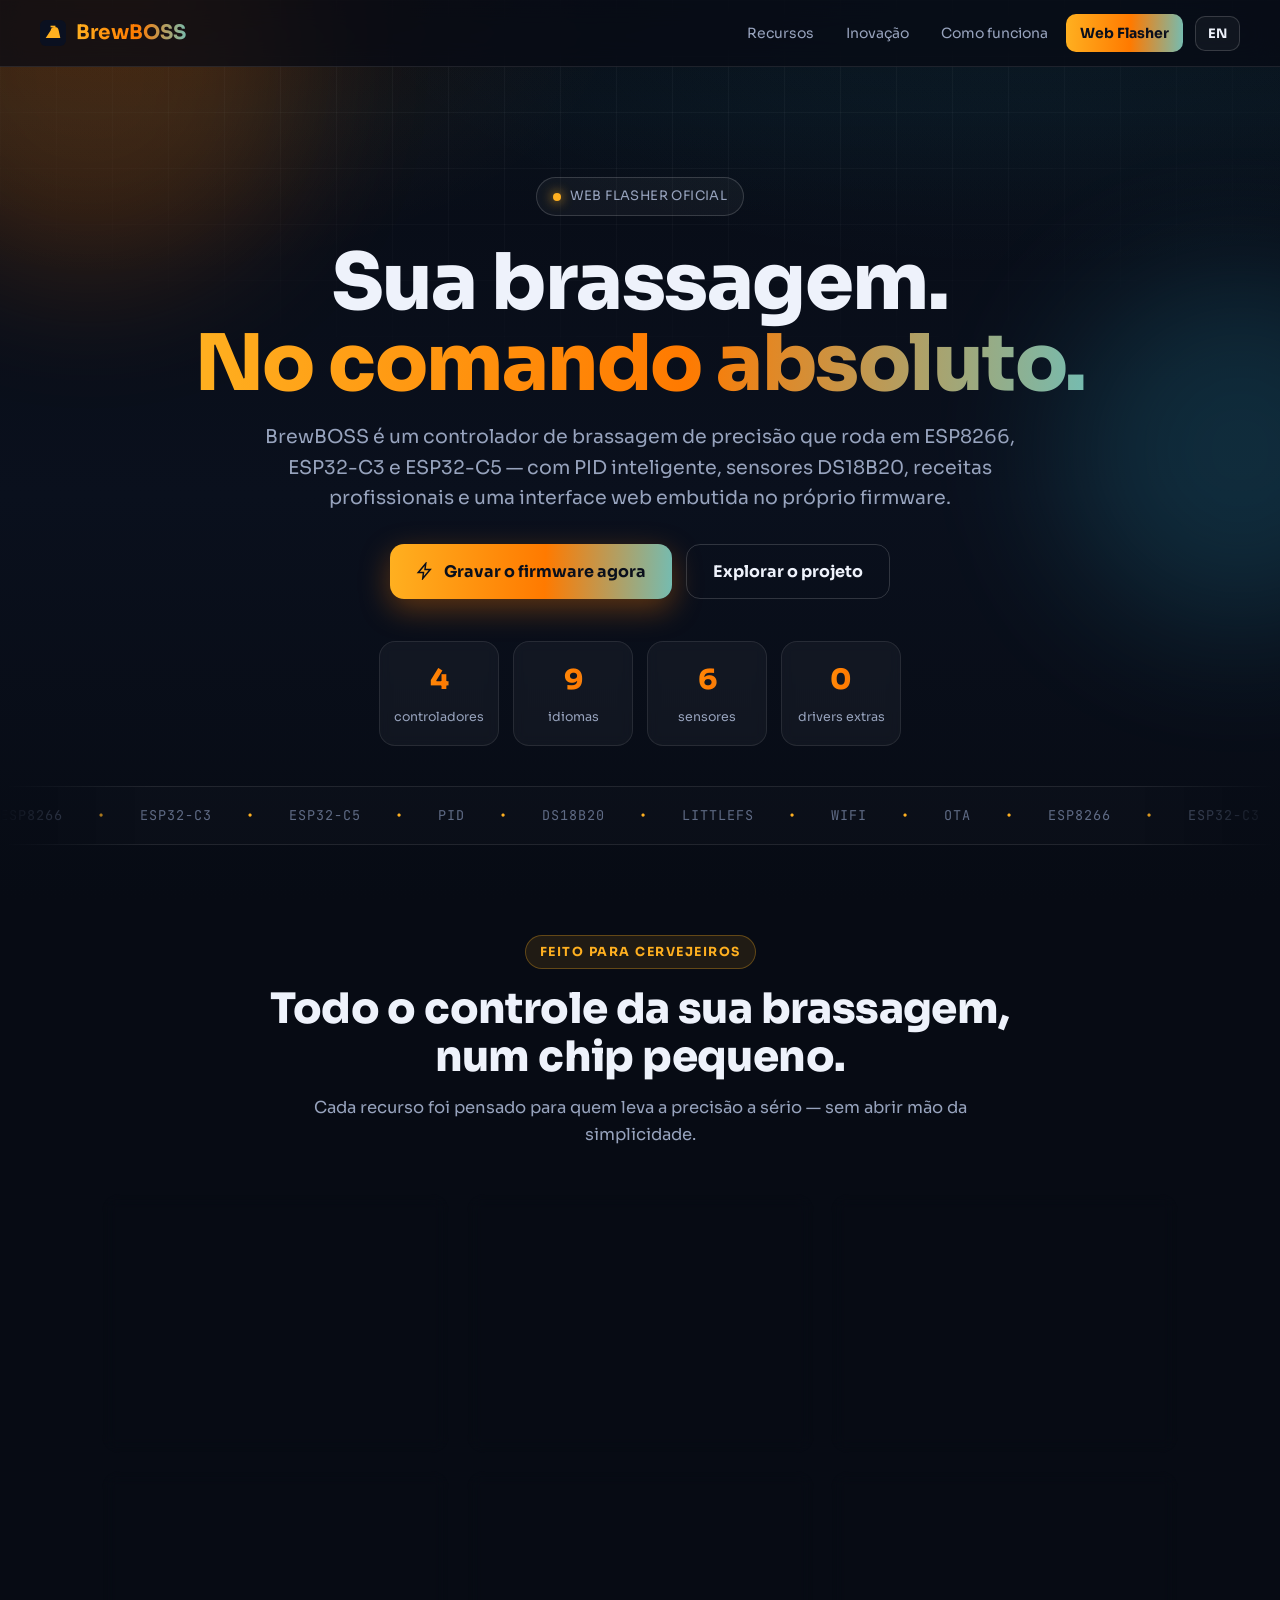
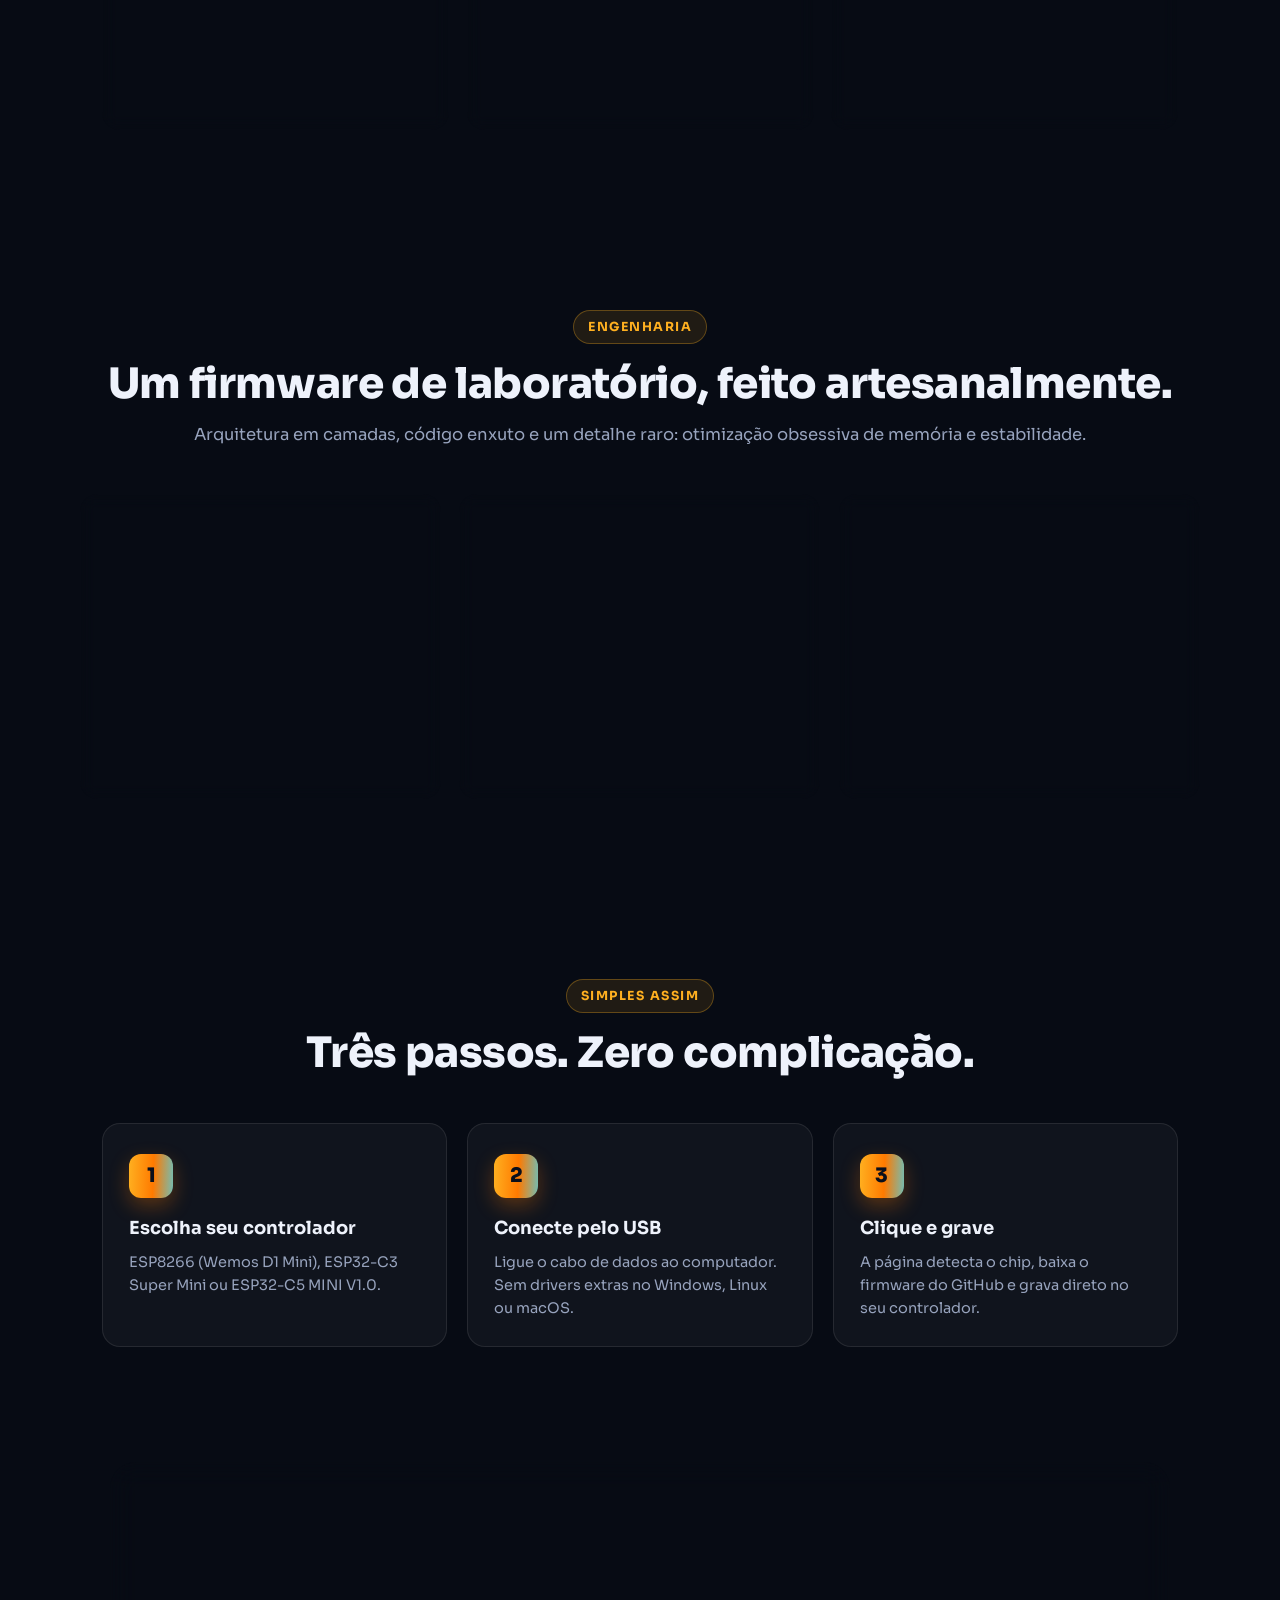
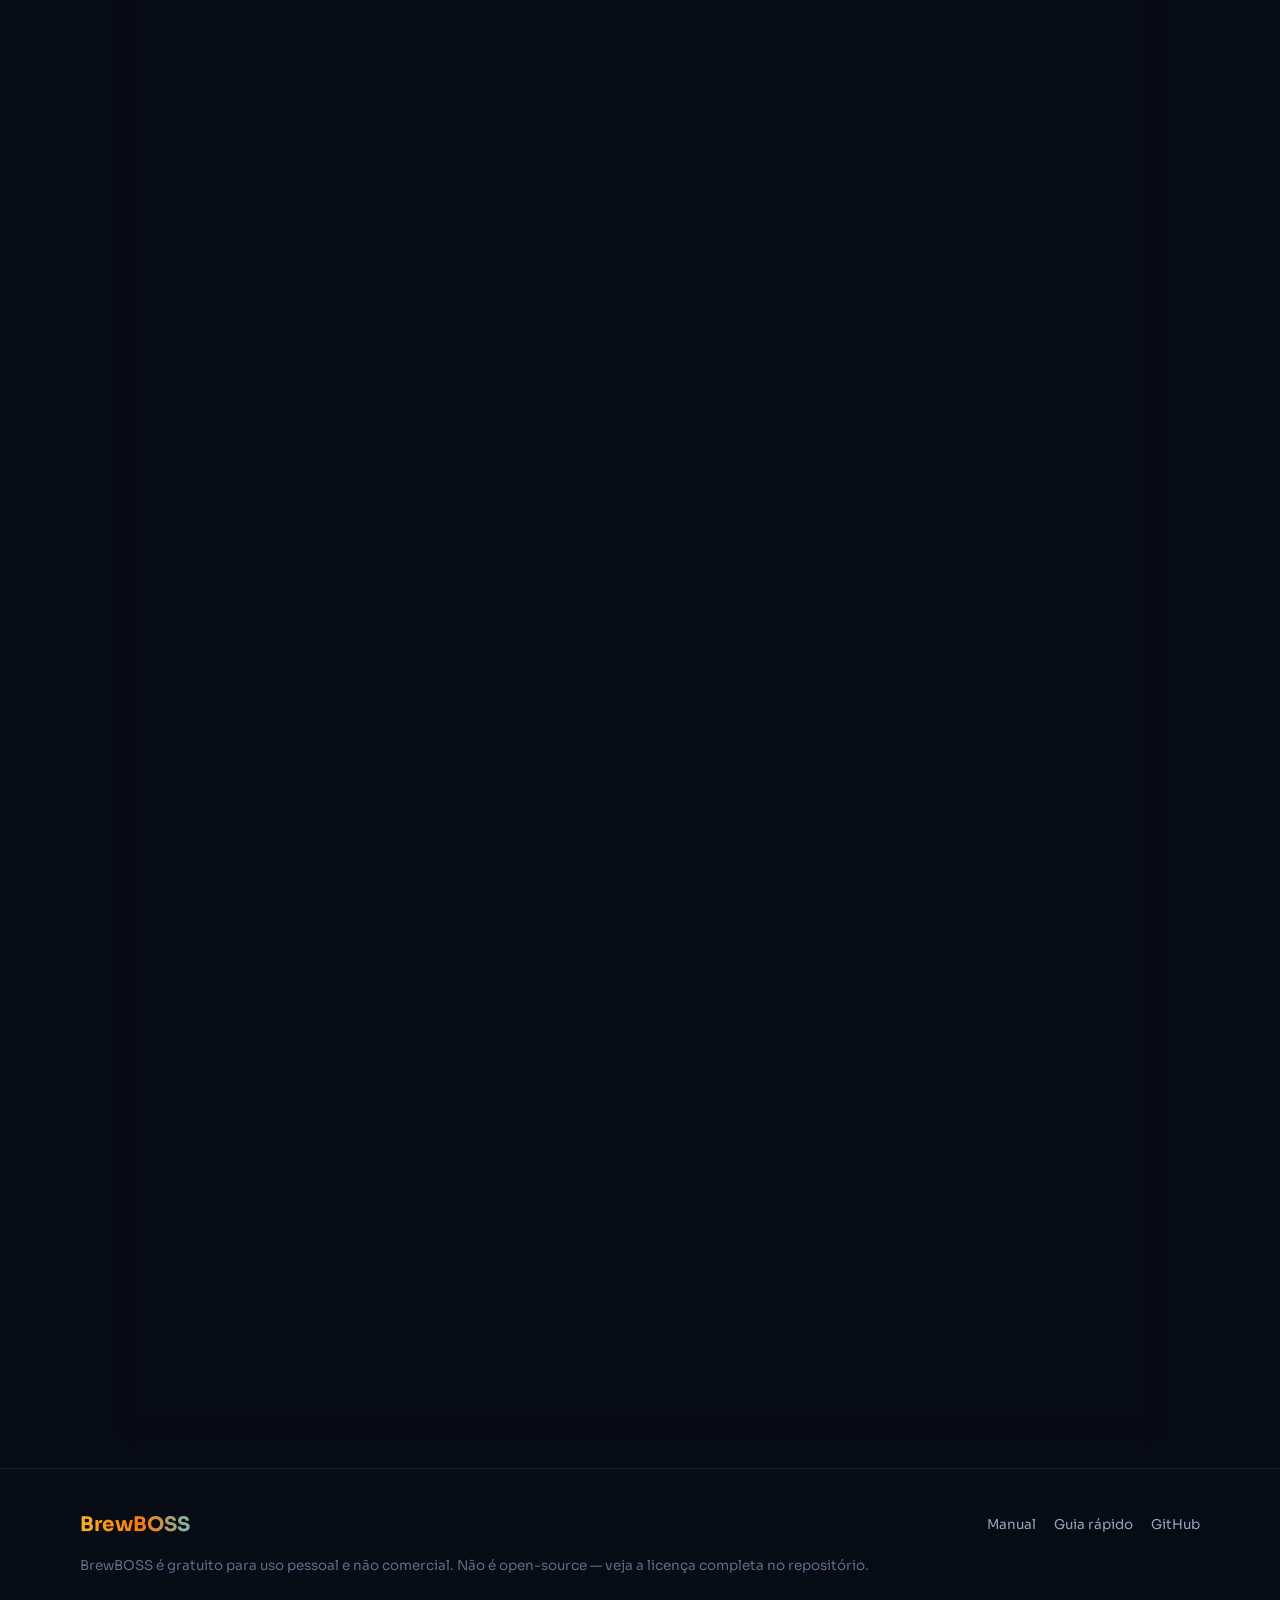
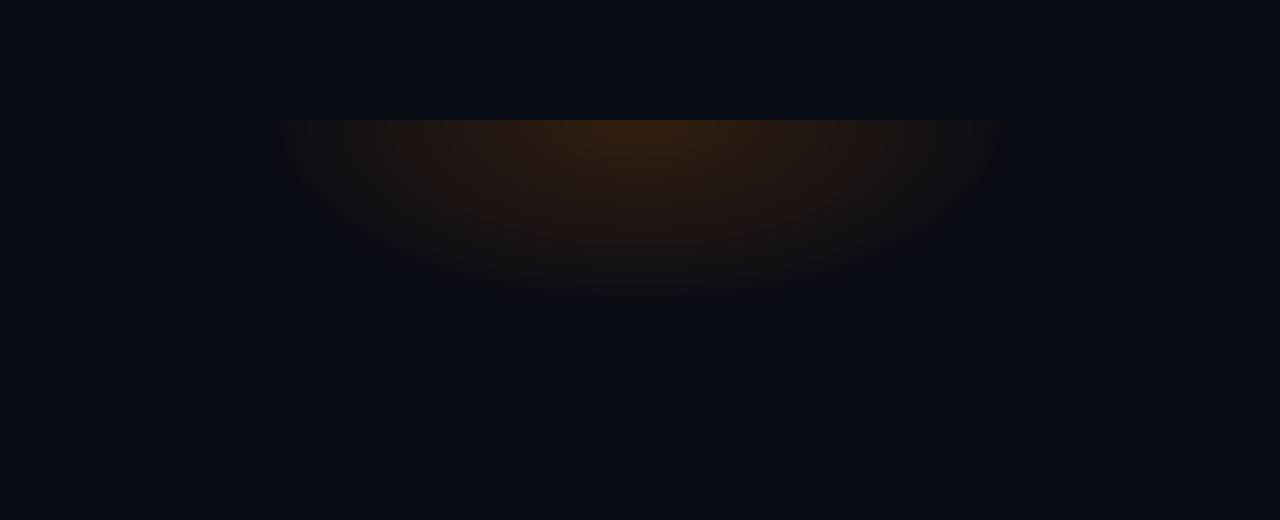
==== commit 09d65836: "web flasher: C5 agora aceita modo 'somente firmware' preservando o filesystem (otadata+app @0xE000);" ====
--- a/flasher/index.html
+++ b/flasher/index.html
@@ -166,7 +166,10 @@
 
     <div class="flash-body">
       <div class="board-list">
-        <h4 data-i18n="fl.step0">1. Selecione a versão do firmware</h4>
+        <h4>
+          <span class="prod-badge"><span class="prod-dot" aria-hidden="true"></span><span id="prodName">BrewBOSS</span></span>
+          <span data-i18n="fl.step0">1. Selecione a versão do firmware</span>
+        </h4>
         <select id="versionSel" class="ver-sel"></select>
         <h4 data-i18n="fl.step1">2. Selecione a placa</h4>
         <div id="boards" class="boards"></div>
@@ -174,7 +177,7 @@
           <h4 data-i18n="fl.stepMode">3. Modo de gravação</h4>
           <div class="mode-options">
             <label class="mode-opt">
-              <input type="radio" name="flashMode" value="full" checked>
+              <input type="radio" name="flashMode" value="full">
               <span data-i18n="fl.modeFull">Completo (firmware + filesystem)</span>
             </label>
             <label class="mode-opt">
@@ -182,6 +185,7 @@
               <span data-i18n="fl.modeFw">Somente firmware (preservar dados)</span>
             </label>
           </div>
+          <p id="modeAlert" class="mode-alert" hidden></p>
         </div>
         <p class="hint" id="versionHint"></p>
       </div>
@@ -189,7 +193,7 @@
       <div class="flash-console">
         <div class="console-head">
           <span class="traffic"><i></i><i></i><i></i></span>
-          <span data-i18n="fl.term">console • esptool.js</span>
+          <span>CONSOLE</span>
           <span id="connStatus" class="status">--</span>
         </div>
         <div id="log" class="log" aria-live="polite"></div>
--- a/flasher/style.css
+++ b/flasher/style.css
@@ -138,7 +138,22 @@
 .ver-sel{width:100%;max-width:420px;margin:12px 0 4px;padding:12px 14px;border-radius:12px;
   border:1px solid var(--line2);background:#0c1322;color:var(--text);font-family:inherit;font-size:15px;font-weight:600;cursor:pointer}
 .ver-sel:focus{outline:none;border-color:var(--amber)}
+.prod-badge{display:inline-flex;align-items:center;gap:7px;vertical-align:middle;margin-right:10px;
+  padding:5px 12px;border-radius:999px;background:rgba(56,217,255,.08);border:1px solid rgba(56,217,255,.3);
+  color:var(--cyan);font-family:var(--mono);font-size:12.5px;font-weight:600;letter-spacing:.6px;text-transform:none}
+.prod-dot{width:7px;height:7px;border-radius:50%;background:var(--cyan);box-shadow:0 0 8px var(--cyan)}
+.board-list h4 .prod-badge{color:var(--cyan)}
 .mode-wrap{margin-top:18px}
+.mode-wrap.need-mode{border:1px solid var(--amber);border-radius:14px;padding:14px 16px;
+  background:rgba(255,176,32,.07);box-shadow:0 0 0 3px rgba(255,176,32,.18);
+  animation:pulseMode 1.6s ease-in-out infinite}
+@keyframes pulseMode{50%{box-shadow:0 0 0 6px rgba(255,176,32,.08)}}
+.mode-wrap.need-mode h4{color:var(--amber)}
+.mode-alert{margin-top:10px;font-size:13px;color:var(--amber);font-weight:600;display:flex;gap:8px;align-items:center}
+.mode-alert[hidden]{display:none}
+.mode-alert svg{flex:none}
+.mode-wrap.need-mode .mode-opt{border-color:rgba(255,176,32,.35);background:rgba(255,176,32,.05)}
+.mode-wrap.need-mode .mode-opt:hover{border-color:var(--amber)}
 .mode-options{display:flex;gap:10px;flex-wrap:wrap;margin-top:10px}
 .mode-opt{display:flex;align-items:flex-start;gap:9px;flex:1;min-width:200px;cursor:pointer;
   padding:12px 14px;border:1px solid var(--line);border-radius:12px;background:rgba(255,255,255,.02);transition:.2s}
@@ -152,18 +167,22 @@
 .board:hover{border-color:var(--cyan)}
 .board.sel{border-color:var(--amber);background:rgba(255,176,32,.06);box-shadow:0 0 0 1px var(--amber)}
 .board .b-chip{font-family:var(--mono);font-size:12px;color:var(--amber);letter-spacing:1px}
-.board h4{font-size:16px;margin:6px 0}
-.board p{font-size:12.5px;color:var(--muted)}
+.board .b-ico{display:flex;align-items:center;justify-content:center;height:58px;margin:10px 0 2px;color:var(--amber)}
+.board .b-ico svg{height:56px;width:auto;max-width:70px}
+.board h4{font-size:15px;margin:6px 0 2px;line-height:1.25}
+.board .b-sub{font-size:10.5px;color:var(--cyan);letter-spacing:.5px;font-family:var(--mono)}
+.board .b-hw{font-size:9px;line-height:1.5;color:var(--dim);margin-top:8px;letter-spacing:.2px}
 .board input{position:absolute;opacity:0;pointer-events:none}
 .flash-console{border:1px solid var(--line2);border-radius:16px;overflow:hidden;background:#05070d}
 .console-head{display:flex;align-items:center;gap:12px;padding:12px 16px;background:rgba(255,255,255,.03);
   border-bottom:1px solid var(--line)}
+.console-head > span:nth-child(2){font-family:var(--mono);font-size:12px;letter-spacing:2px;color:var(--muted)}
 .traffic{display:flex;gap:6px}
 .traffic i{width:11px;height:11px;border-radius:50%}
 .traffic i:nth-child(1){background:#ff5f56}.traffic i:nth-child(2){background:#ffbd2e}.traffic i:nth-child(3){background:#27c93f}
 .status{margin-left:auto;font-family:var(--mono);font-size:12px;color:var(--dim)}
 .status.on{color:#27c93f}.status.err{color:#ff5f56}
-.log{height:210px;overflow-y:auto;padding:14px 16px;font-family:var(--mono);font-size:12.6px;line-height:1.7;color:#bfe6ff}
+.log{height:420px;overflow-y:auto;padding:14px 16px;font-family:var(--mono);font-size:12.6px;line-height:1.7;color:#bfe6ff}
 .log .ok{color:#27c93f}.log .warn{color:#ffbd2e}.log .err{color:#ff5f56}.log .sys{color:#8b96ad}
 .log::-webkit-scrollbar{width:8px}.log::-webkit-scrollbar-thumb{background:rgba(255,255,255,.12);border-radius:8px}
 .console-foot{display:flex;align-items:center;gap:14px;padding:12px 16px;border-top:1px solid var(--line);background:rgba(0,0,0,.25)}
@@ -197,5 +216,5 @@
 @media (max-width:640px){
   .nav-links a{display:none}
   .nav-links a.nav-cta{display:inline-flex}
-  .log{height:180px}
+  .log{height:360px}
 }
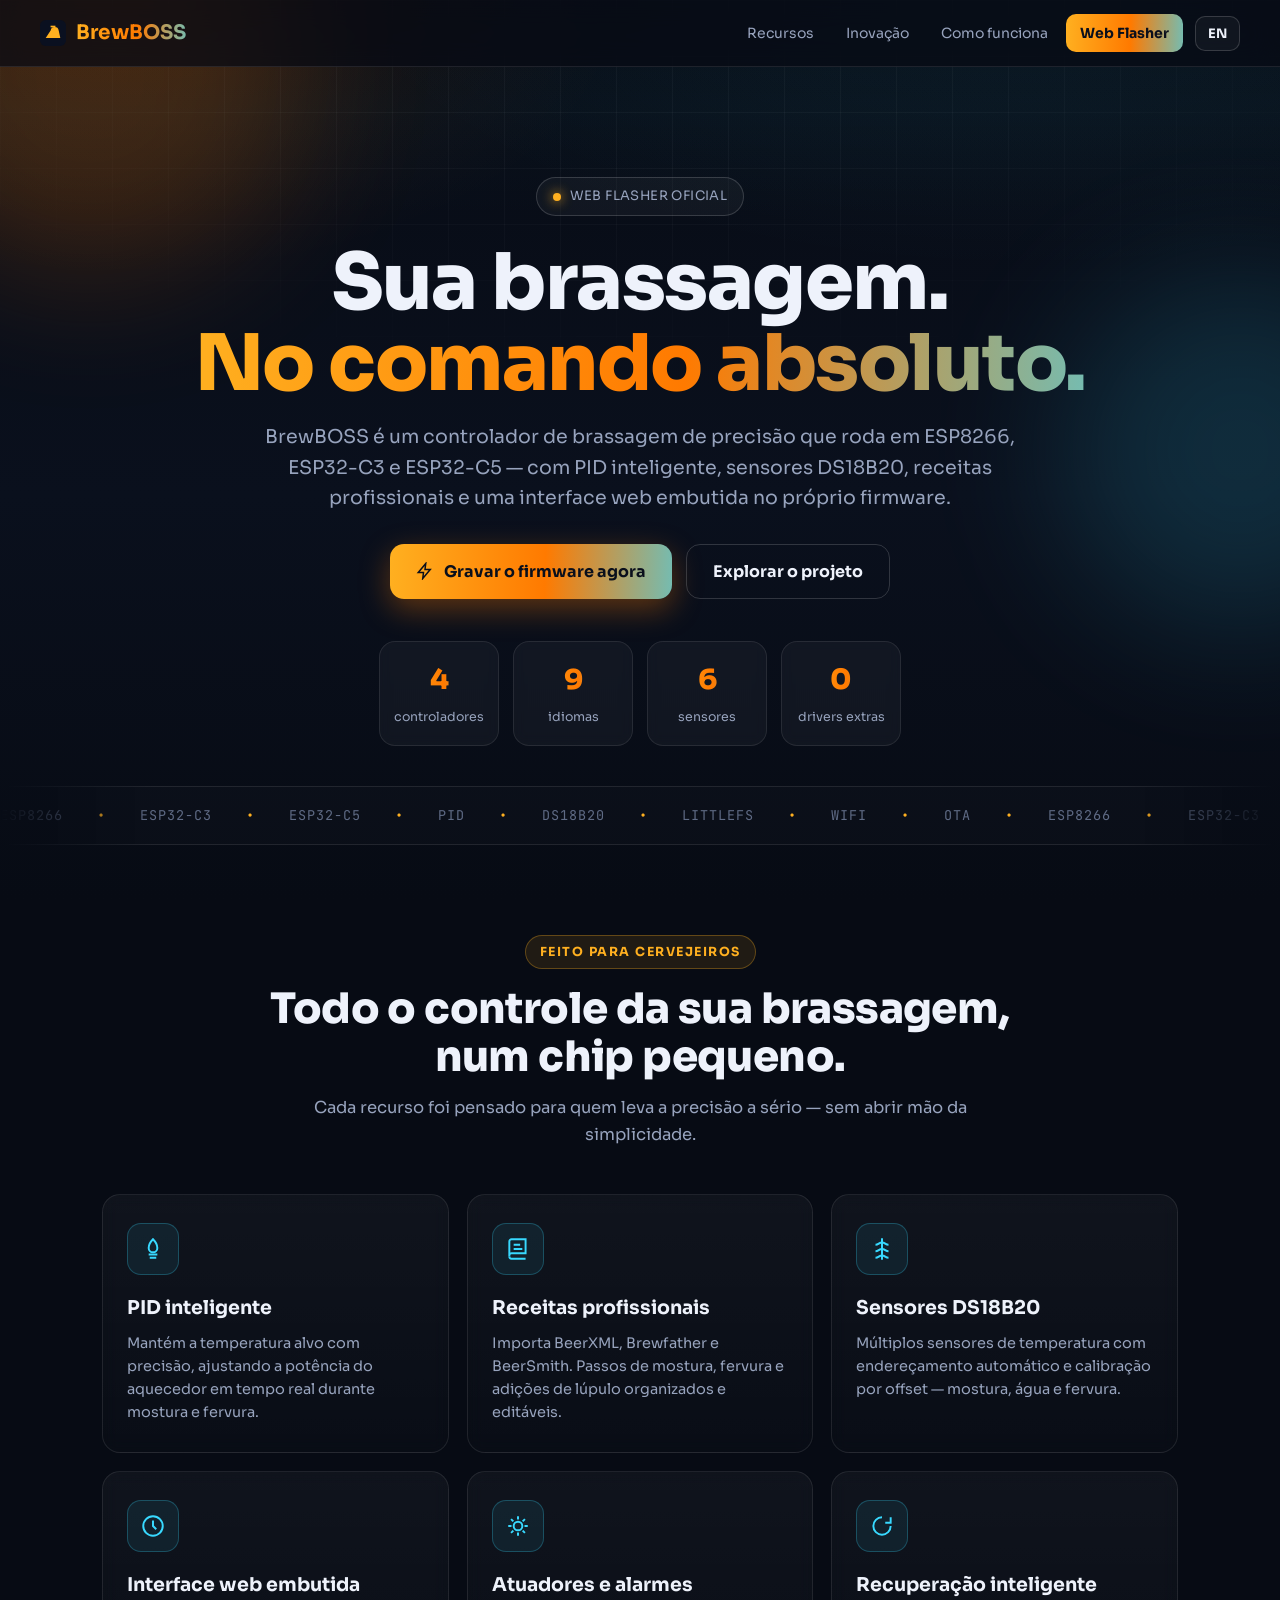
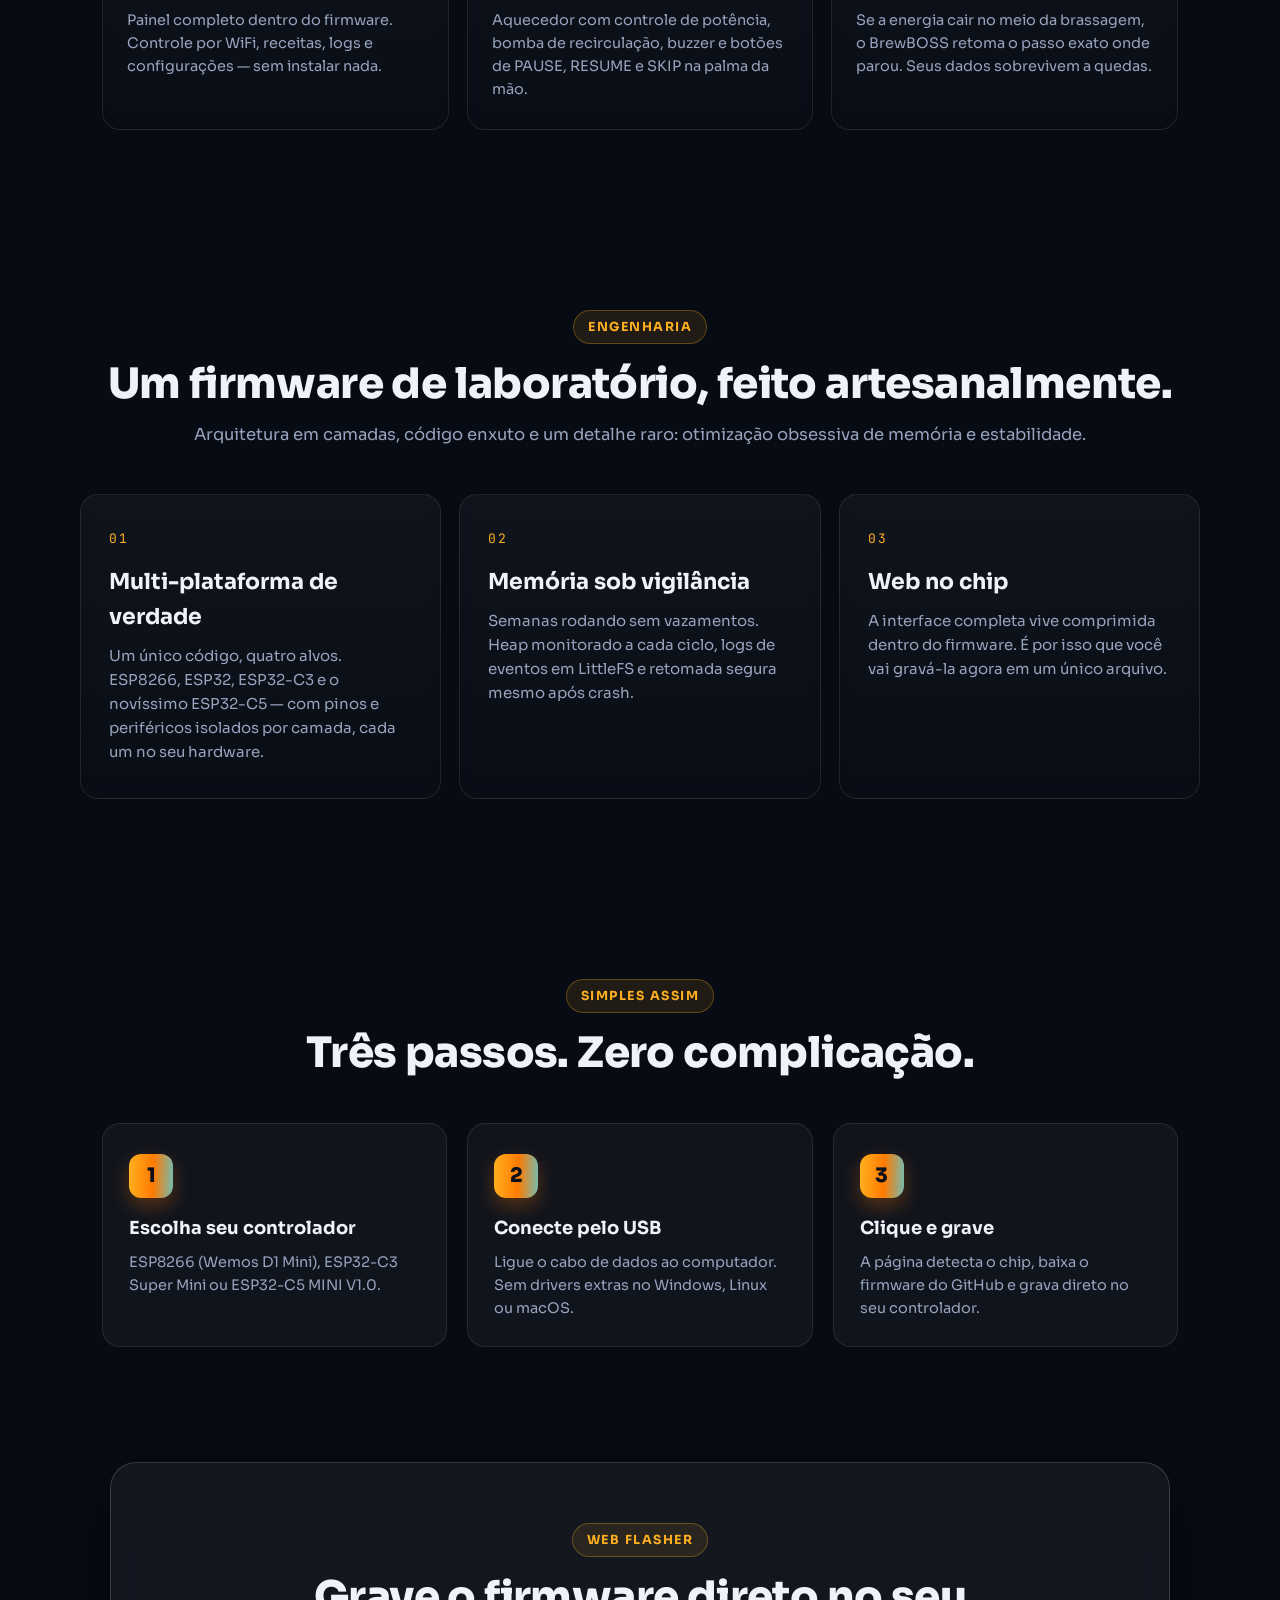
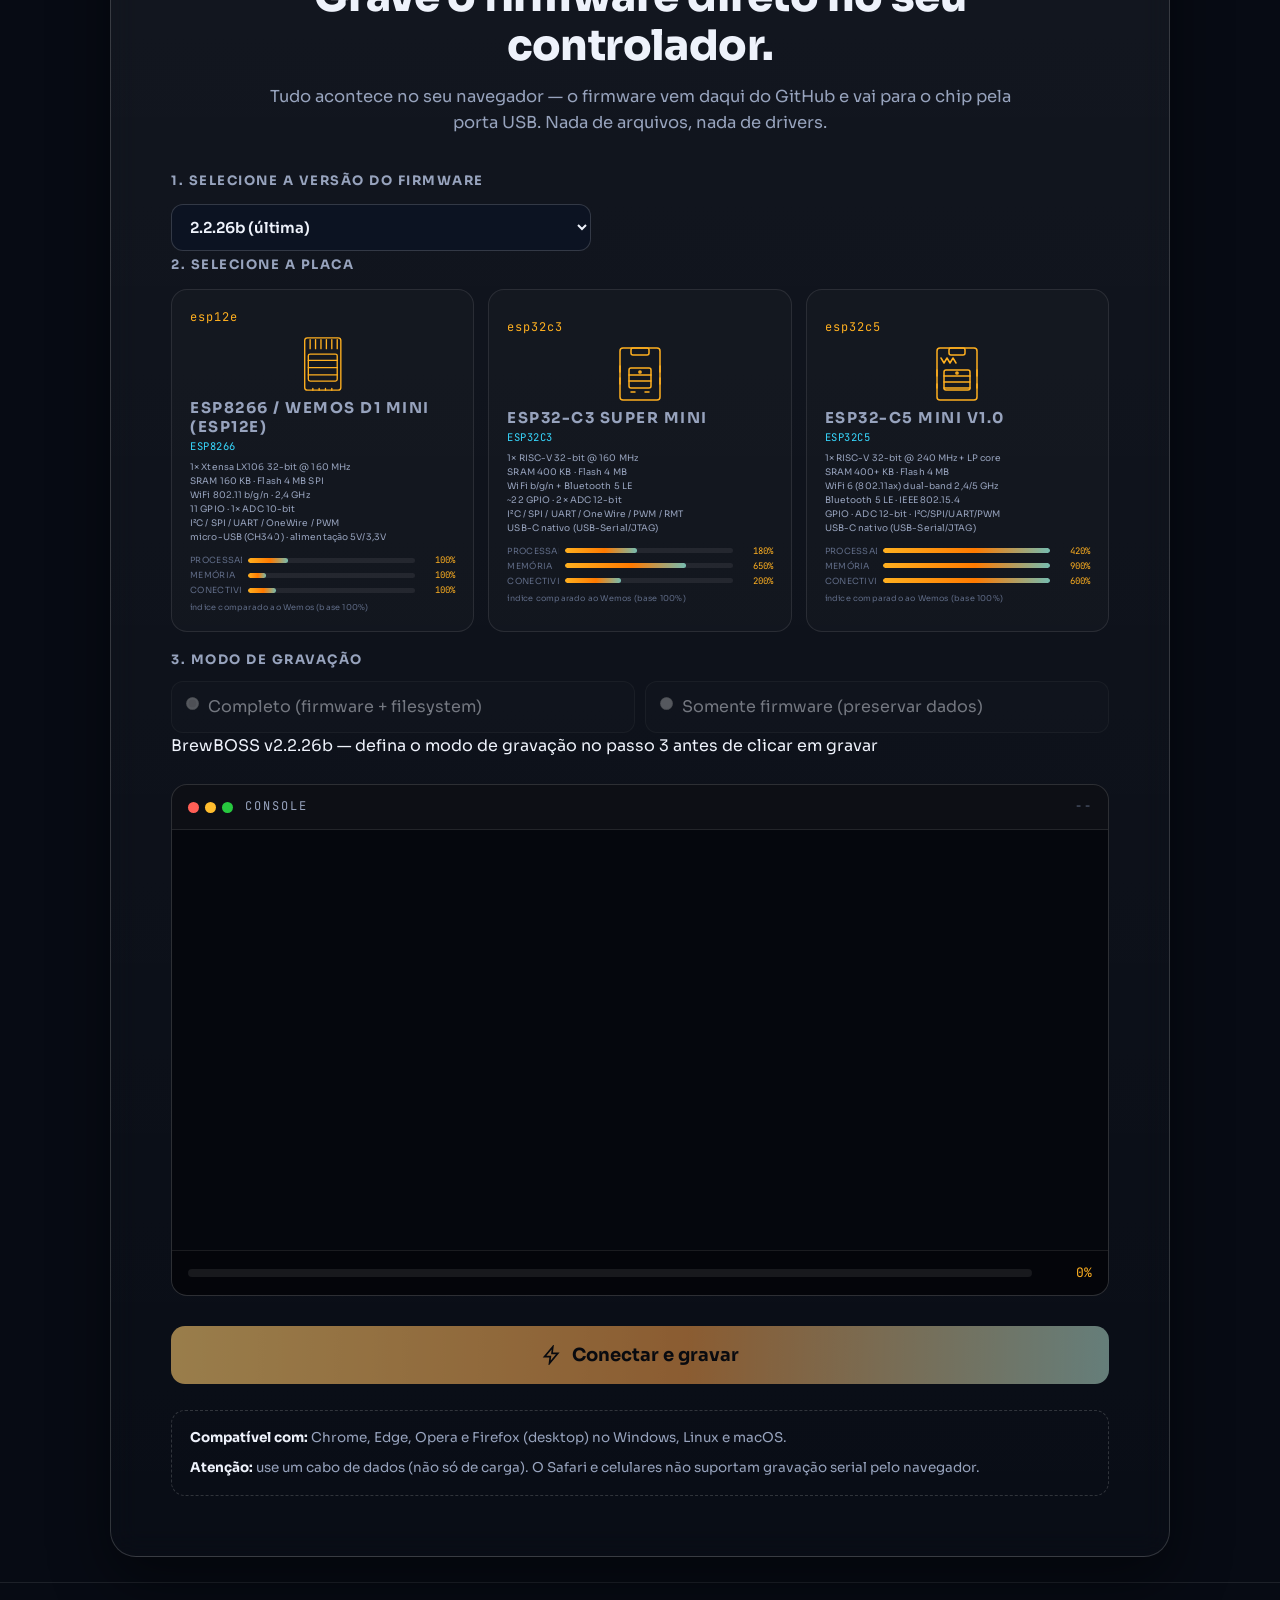
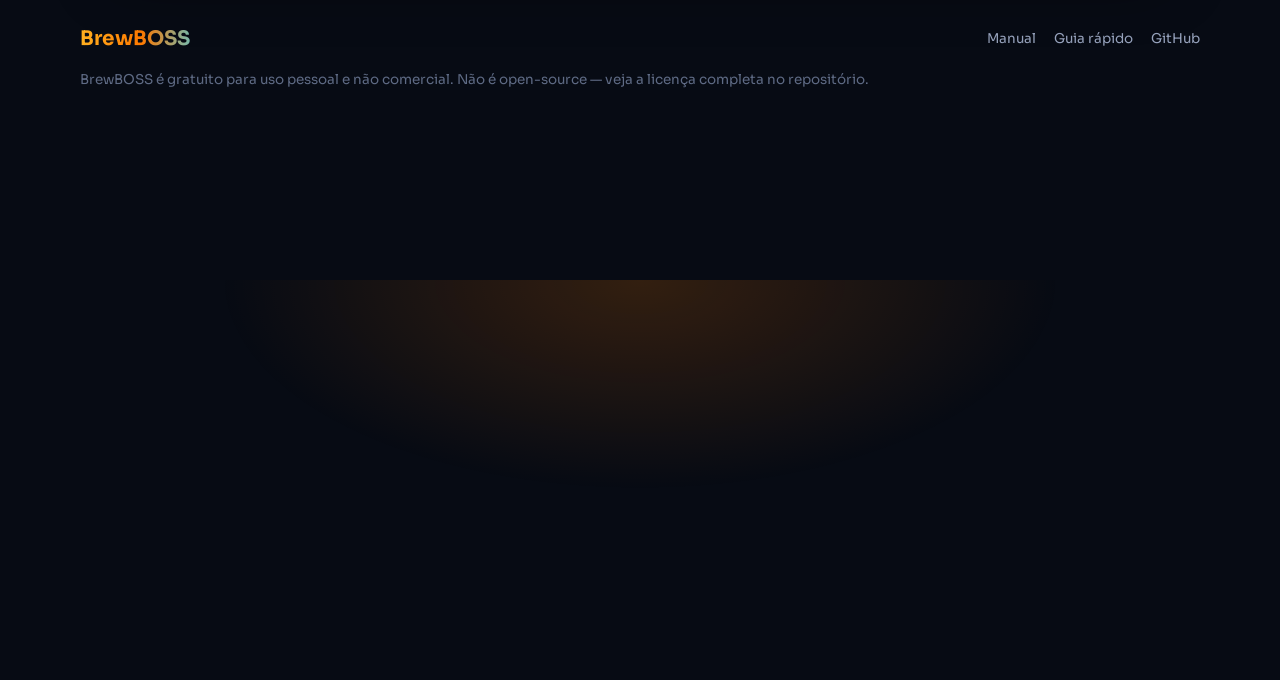
==== commit f65fc701: "flasher: passo 1 titulo limpo + BrewBOSS como optgroup no combobox (preparado p/ outros softwares); " ====
--- a/flasher/index.html
+++ b/flasher/index.html
@@ -166,10 +166,7 @@
 
     <div class="flash-body">
       <div class="board-list">
-        <h4>
-          <span class="prod-badge"><span class="prod-dot" aria-hidden="true"></span><span id="prodName">BrewBOSS</span></span>
-          <span data-i18n="fl.step0">1. Selecione a versão do firmware</span>
-        </h4>
+        <h4 data-i18n="fl.step0">1. Selecione a versão do firmware</h4>
         <select id="versionSel" class="ver-sel"></select>
         <h4 data-i18n="fl.step1">2. Selecione a placa</h4>
         <div id="boards" class="boards"></div>
--- a/flasher/style.css
+++ b/flasher/style.css
@@ -138,11 +138,6 @@
 .ver-sel{width:100%;max-width:420px;margin:12px 0 4px;padding:12px 14px;border-radius:12px;
   border:1px solid var(--line2);background:#0c1322;color:var(--text);font-family:inherit;font-size:15px;font-weight:600;cursor:pointer}
 .ver-sel:focus{outline:none;border-color:var(--amber)}
-.prod-badge{display:inline-flex;align-items:center;gap:7px;vertical-align:middle;margin-right:10px;
-  padding:5px 12px;border-radius:999px;background:rgba(56,217,255,.08);border:1px solid rgba(56,217,255,.3);
-  color:var(--cyan);font-family:var(--mono);font-size:12.5px;font-weight:600;letter-spacing:.6px;text-transform:none}
-.prod-dot{width:7px;height:7px;border-radius:50%;background:var(--cyan);box-shadow:0 0 8px var(--cyan)}
-.board-list h4 .prod-badge{color:var(--cyan)}
 .mode-wrap{margin-top:18px}
 .mode-wrap.need-mode{border:1px solid var(--amber);border-radius:14px;padding:14px 16px;
   background:rgba(255,176,32,.07);box-shadow:0 0 0 3px rgba(255,176,32,.18);
@@ -171,7 +166,15 @@
 .board .b-ico svg{height:56px;width:auto;max-width:70px}
 .board h4{font-size:15px;margin:6px 0 2px;line-height:1.25}
 .board .b-sub{font-size:10.5px;color:var(--cyan);letter-spacing:.5px;font-family:var(--mono)}
-.board .b-hw{font-size:9px;line-height:1.5;color:var(--dim);margin-top:8px;letter-spacing:.2px}
+.board .b-specs{display:flex;flex-direction:column;gap:1px;margin-top:8px;text-align:left}
+.board .b-specs span{font-size:9px;line-height:1.45;color:var(--muted);letter-spacing:.1px}
+.pbar-wrap{display:flex;flex-direction:column;gap:3px;margin-top:10px;text-align:left}
+.pbar-row{display:grid;grid-template-columns:52px 1fr 34px;align-items:center;gap:6px}
+.pbar-l{font-size:8.5px;color:var(--dim);letter-spacing:.3px;text-transform:uppercase;white-space:nowrap;overflow:hidden}
+.pbar-track{height:5px;border-radius:99px;background:rgba(255,255,255,.07);overflow:hidden}
+.pbar-fill{display:block;height:100%;border-radius:99px;background:var(--grad)}
+.pbar-v{font-family:var(--mono);font-size:9px;color:var(--amber);text-align:right;white-space:nowrap}
+.board .b-rel{font-size:8px;line-height:1.4;color:var(--dim);margin-top:6px;text-align:left;letter-spacing:.2px}
 .board input{position:absolute;opacity:0;pointer-events:none}
 .flash-console{border:1px solid var(--line2);border-radius:16px;overflow:hidden;background:#05070d}
 .console-head{display:flex;align-items:center;gap:12px;padding:12px 16px;background:rgba(255,255,255,.03);
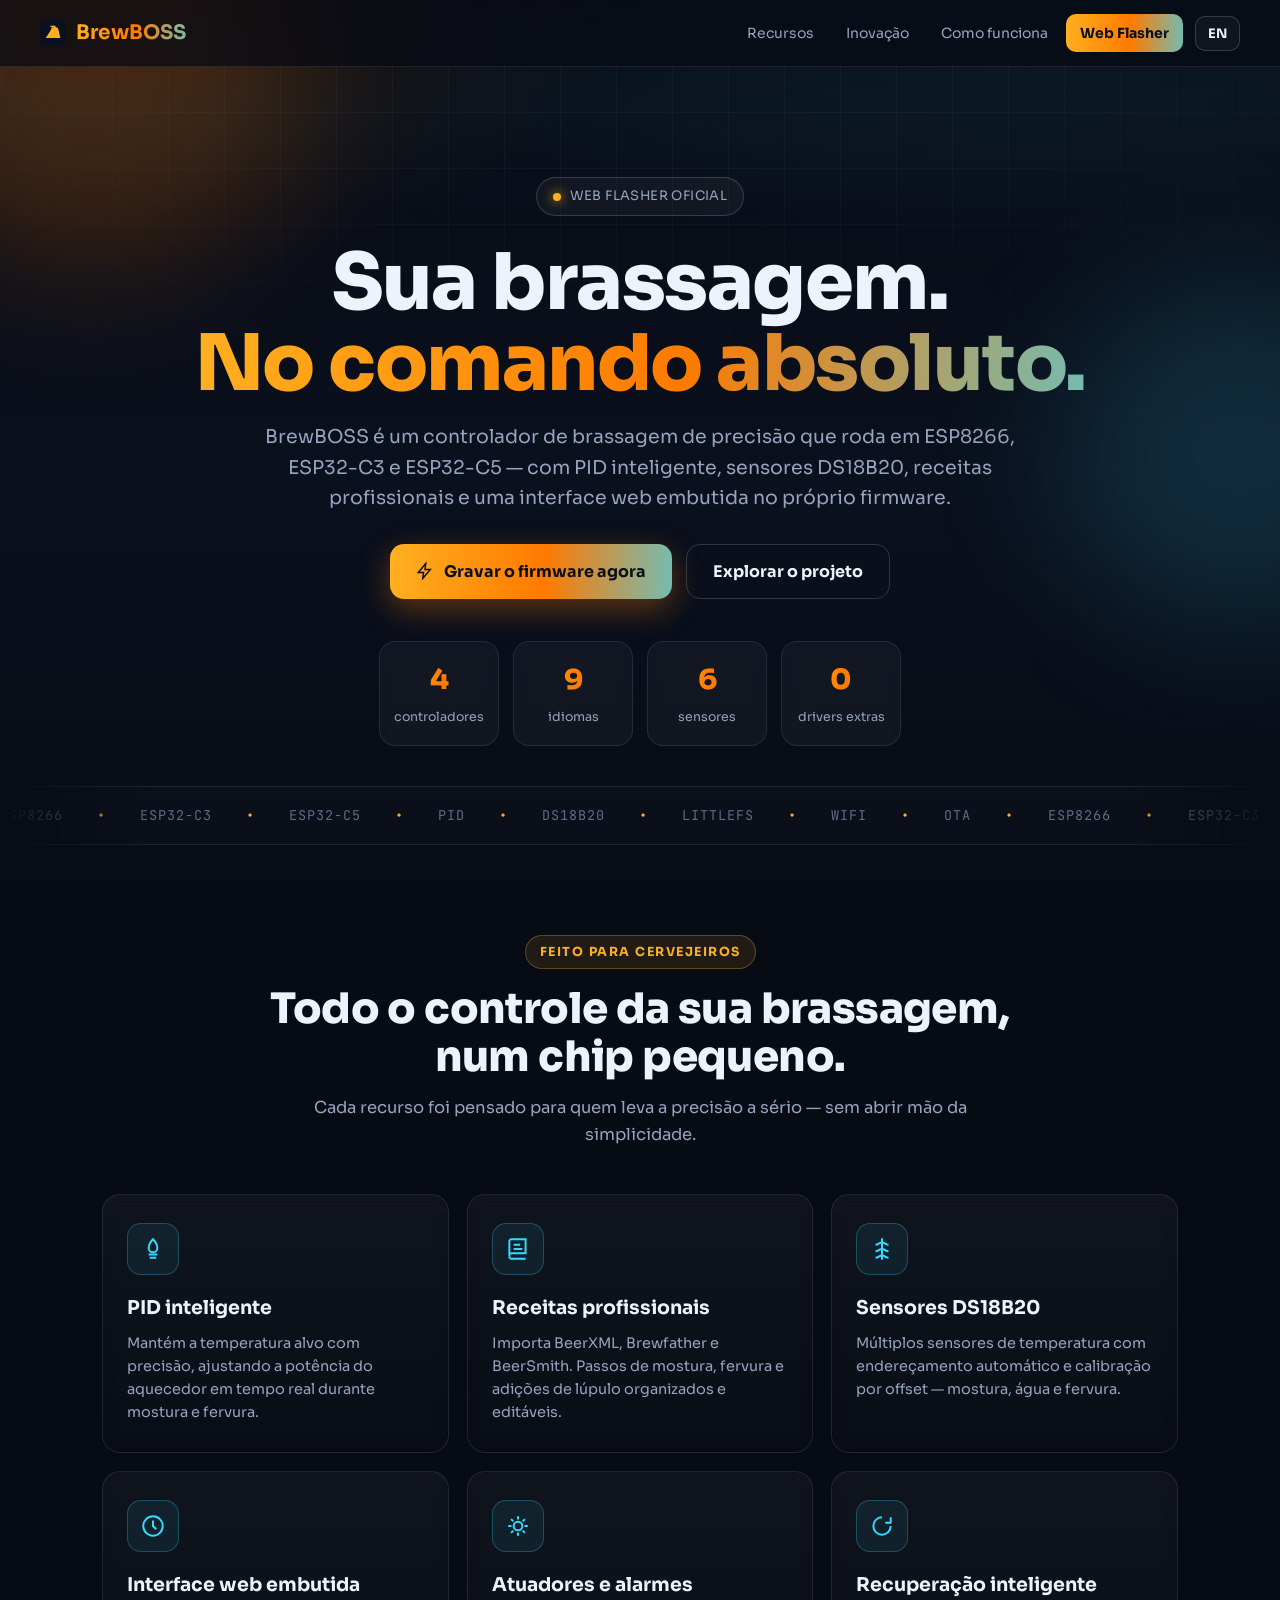
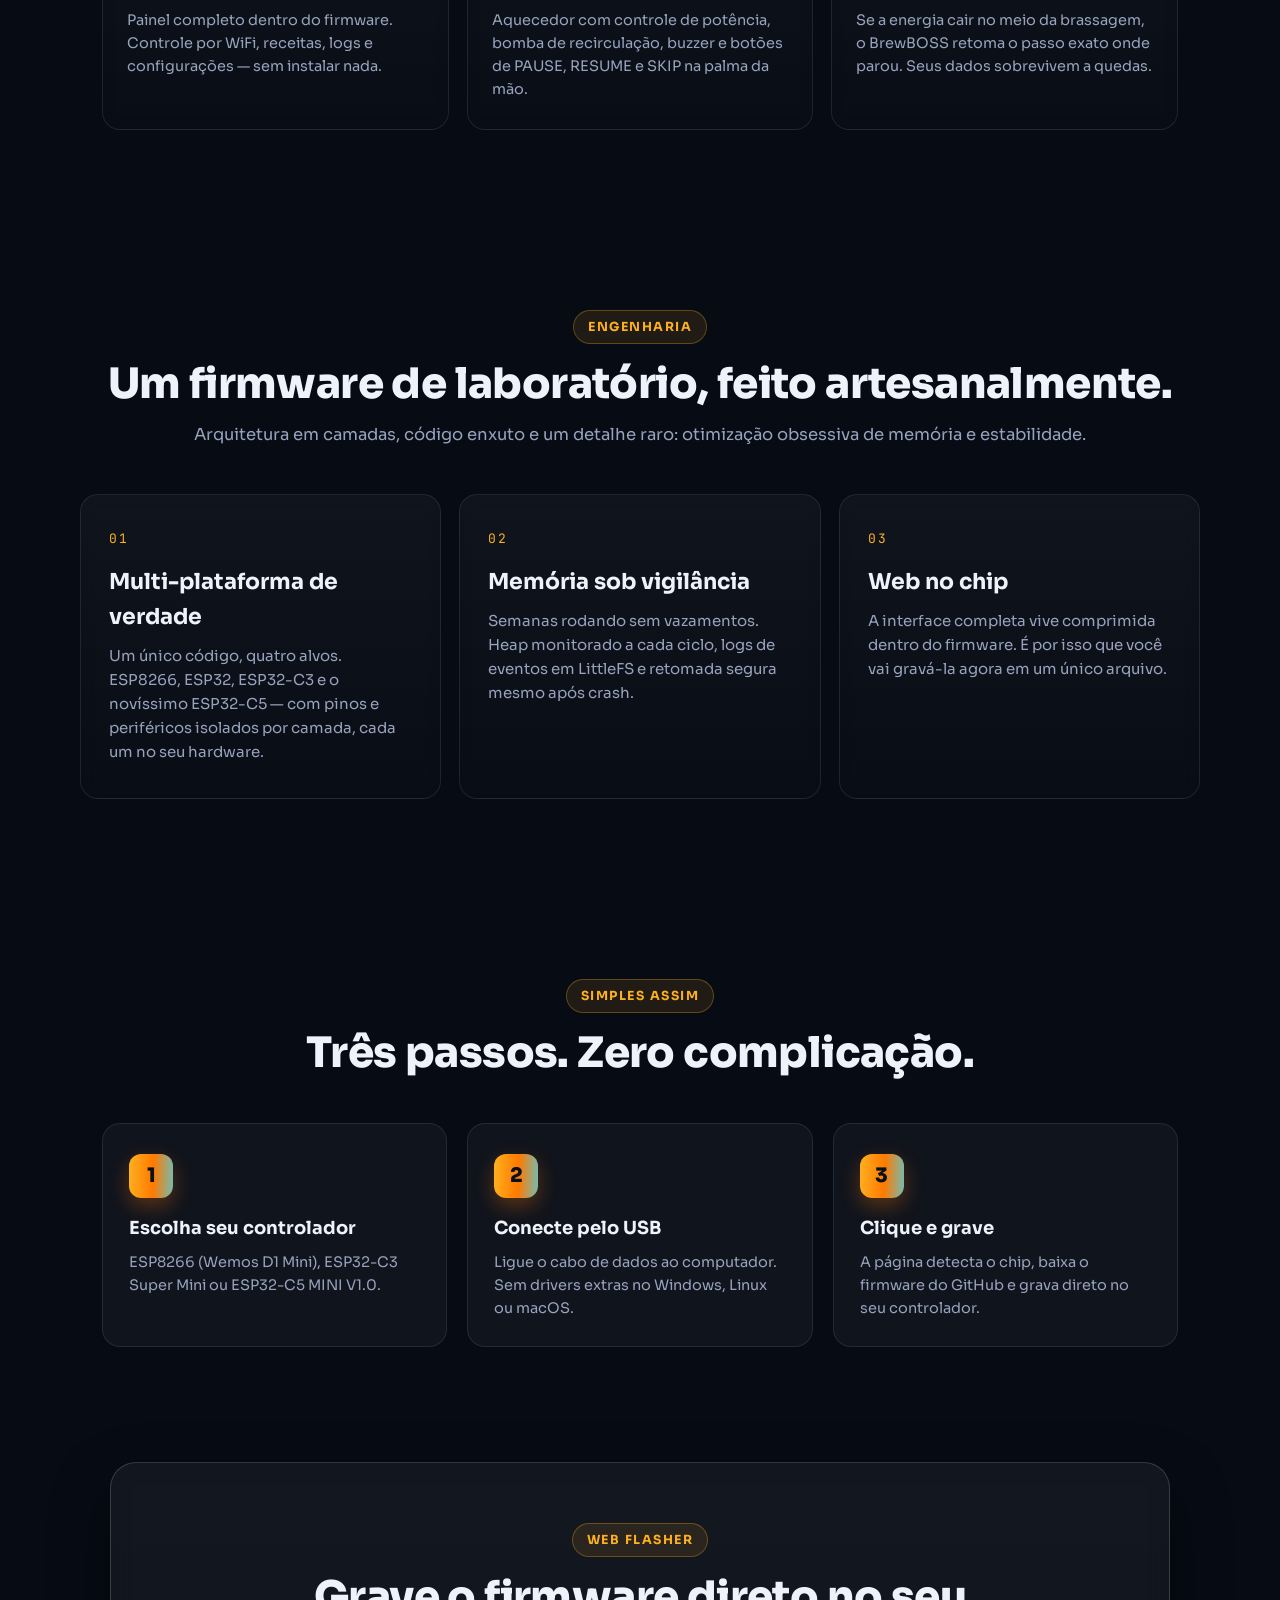
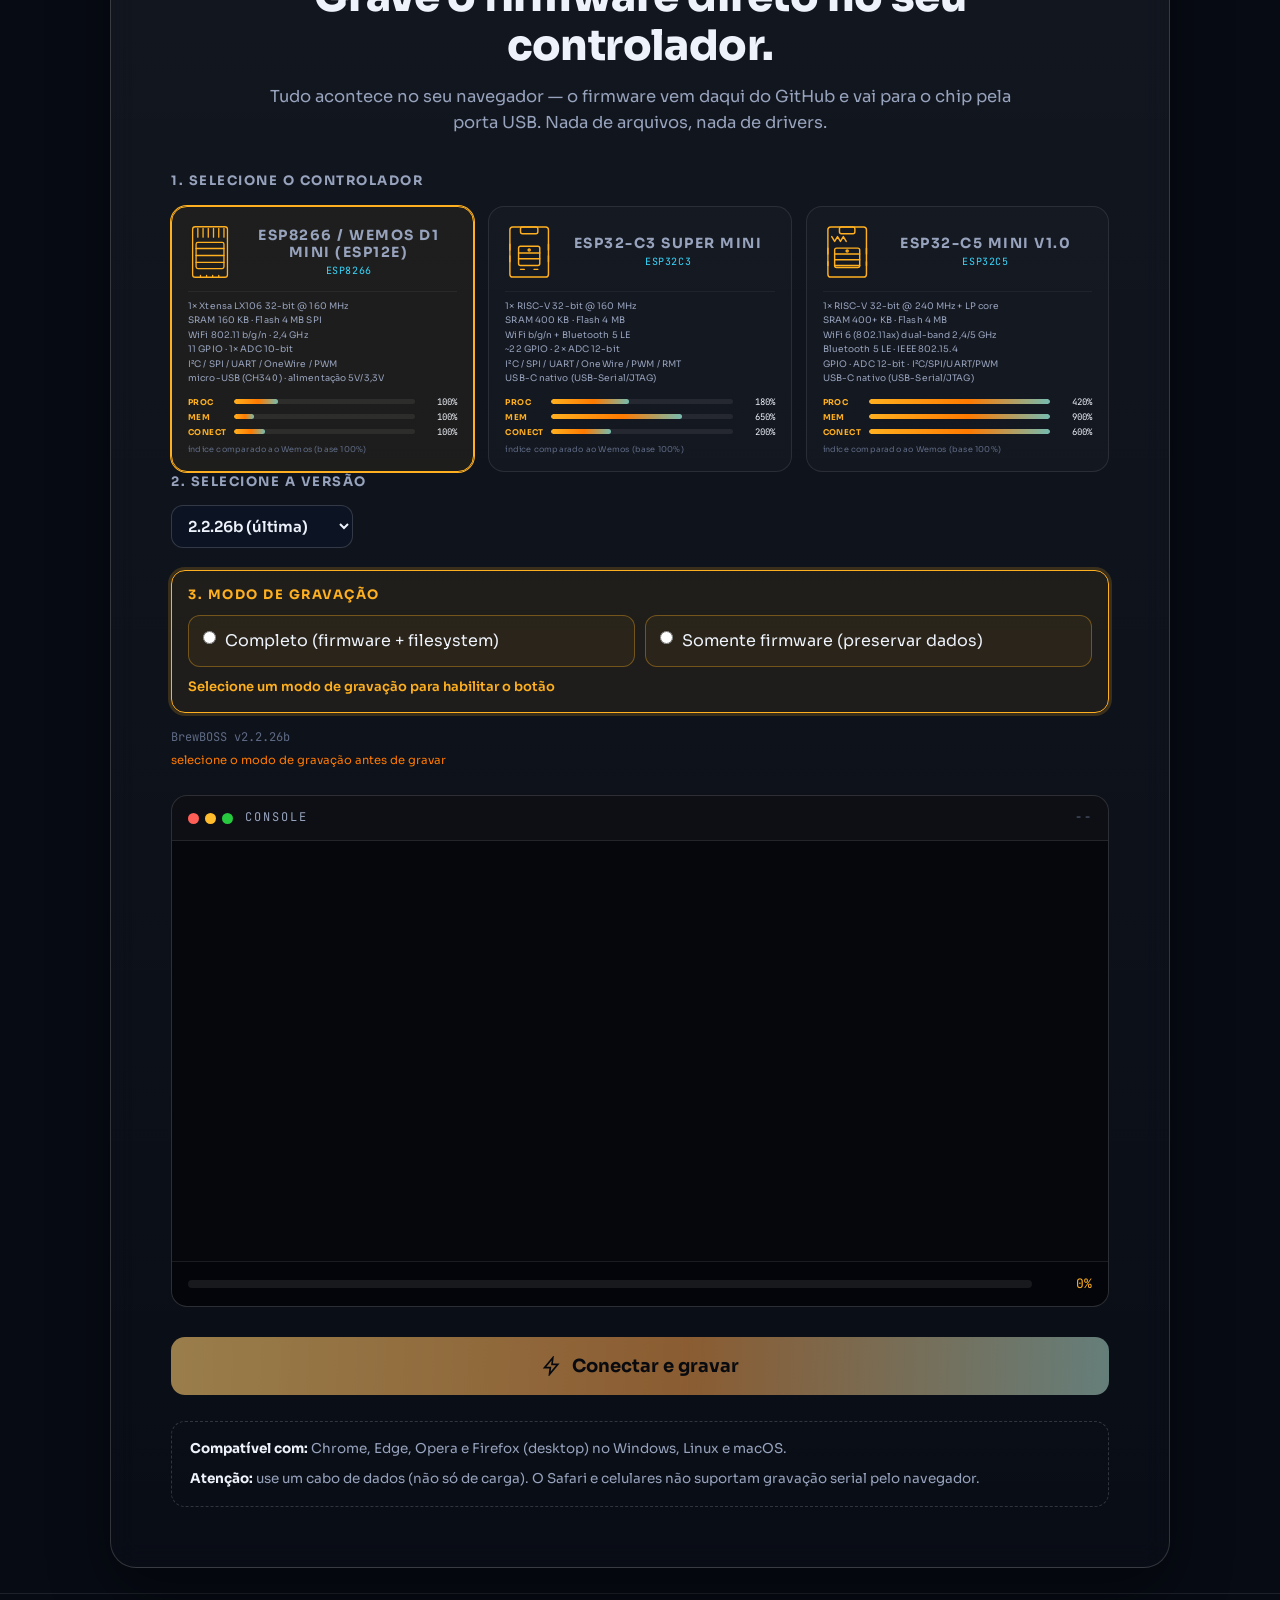
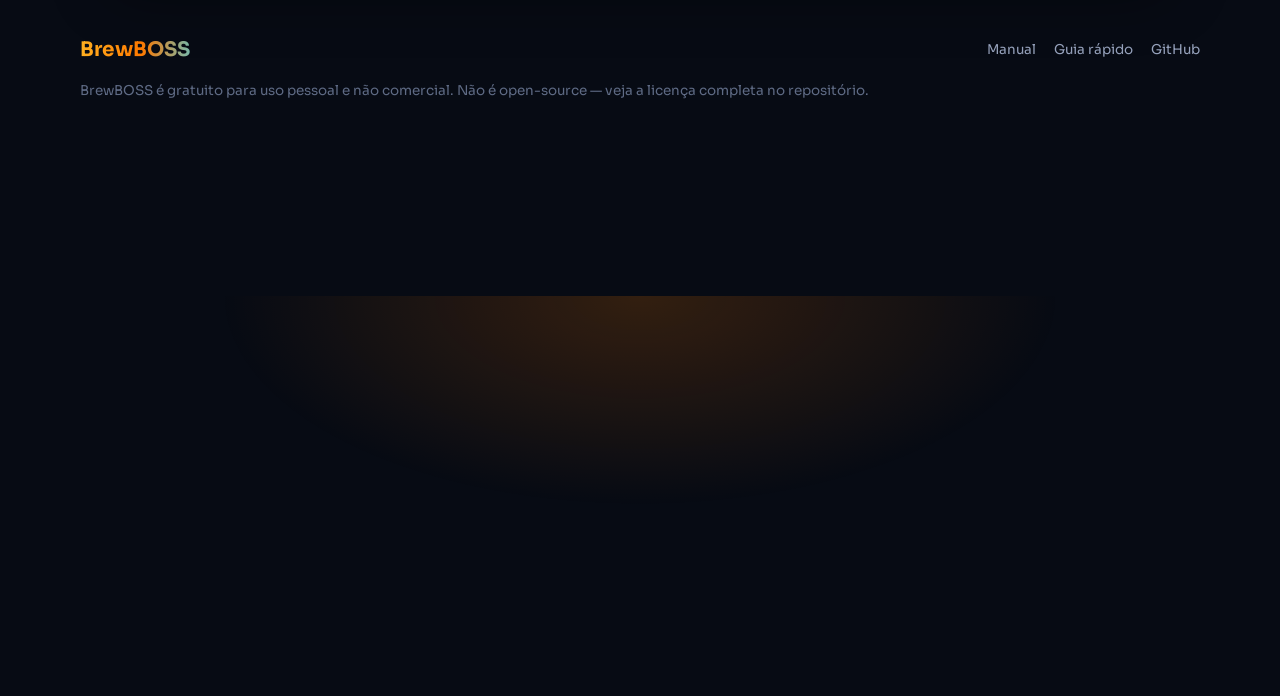
==== commit e3c18dce: "flasher: fluxo placa-primeiro (combo filtra versoes suportadas, sem troca automatica); modal de port" ====
--- a/flasher/index.html
+++ b/flasher/index.html
@@ -166,10 +166,10 @@
 
     <div class="flash-body">
       <div class="board-list">
-        <h4 data-i18n="fl.step0">1. Selecione a versão do firmware</h4>
+        <h4 data-i18n="fl.step1">1. Selecione o controlador</h4>
+        <div id="boards" class="boards"></div>
+        <h4 data-i18n="fl.step0">2. Selecione a versão</h4>
         <select id="versionSel" class="ver-sel"></select>
-        <h4 data-i18n="fl.step1">2. Selecione a placa</h4>
-        <div id="boards" class="boards"></div>
         <div id="modeWrap" class="mode-wrap">
           <h4 data-i18n="fl.stepMode">3. Modo de gravação</h4>
           <div class="mode-options">
@@ -227,6 +227,18 @@
   <p class="legal" data-i18n="foot.legal">BrewBOSS é gratuito para uso pessoal e não comercial. Não é open-source — veja a licença completa no repositório.</p>
 </footer>
 
+<div class="modal" id="portModal" role="dialog" aria-modal="true" hidden>
+  <div class="modal-card">
+    <svg viewBox="0 0 24 24" width="56" height="56" fill="none" stroke="currentColor" stroke-width="1.6" aria-hidden="true"><rect x="7" y="2" width="10" height="20" rx="2"/><path d="M10 6h4M10 18h4M12 12v2"/></svg>
+    <h3 data-i18n="fl.port.t">Conectar a porta USB</h3>
+    <p data-i18n="fl.port.d">Conecte o controlador ao computador e escolha a porta USB que ele usa.</p>
+    <div id="portList" class="port-list"></div>
+    <p id="portMsg" class="port-msg" hidden></p>
+    <button class="btn btn-primary big" id="portPick" type="button" data-i18n="fl.port.pick">Escolher porta USB…</button>
+    <button class="btn btn-ghost" id="portCancel" type="button" data-i18n="fl.port.cancel">Cancelar</button>
+  </div>
+</div>
+
 <div class="modal" id="doneModal" role="dialog" aria-modal="true" hidden>
   <div class="modal-card">
     <svg viewBox="0 0 24 24" width="56" height="56" fill="none" stroke="currentColor" stroke-width="1.6" aria-hidden="true"><path d="M9 12l2 2 4-4"/><circle cx="12" cy="12" r="9"/></svg>
--- a/flasher/style.css
+++ b/flasher/style.css
@@ -135,9 +135,14 @@
 .flash-box .sec-head{margin-bottom:34px}
 .flash-body{display:grid;gap:26px}
 .board-list h4,.flash-console .console-head,.mode-wrap h4{color:var(--muted);font-size:13px;letter-spacing:1.5px;text-transform:uppercase}
-.ver-sel{width:100%;max-width:420px;margin:12px 0 4px;padding:12px 14px;border-radius:12px;
+.ver-sel{width:auto;min-width:150px;max-width:220px;margin:12px 0 4px;padding:10px 12px;border-radius:12px;
   border:1px solid var(--line2);background:#0c1322;color:var(--text);font-family:inherit;font-size:15px;font-weight:600;cursor:pointer}
 .ver-sel:focus{outline:none;border-color:var(--amber)}
+.hint{font-size:12px;color:var(--muted);margin-top:14px}
+.hint .ver-tag{color:var(--dim);font-family:var(--mono)}
+.hint-warn{display:block;margin-top:4px;color:#ff7a00;font-size:11.5px;font-weight:400;
+  text-transform:lowercase;animation:hintBlink 1.4s ease-in-out infinite}
+@keyframes hintBlink{50%{opacity:.25}}
 .mode-wrap{margin-top:18px}
 .mode-wrap.need-mode{border:1px solid var(--amber);border-radius:14px;padding:14px 16px;
   background:rgba(255,176,32,.07);box-shadow:0 0 0 3px rgba(255,176,32,.18);
@@ -156,24 +161,25 @@
 .mode-opt input{accent-color:var(--amber);margin-top:3px}
 .mode-opt:has(input:disabled){opacity:.45;cursor:default}
 .mode-note{margin-top:8px;font-size:12.5px;color:var(--amber)}
-.boards{display:grid;grid-template-columns:repeat(auto-fit,minmax(200px,1fr));gap:14px;margin-top:14px}
-.board{position:relative;padding:18px;border:1px solid var(--line);border-radius:16px;background:rgba(255,255,255,.02);
+.boards{display:grid;grid-template-columns:repeat(auto-fit,minmax(210px,1fr));gap:14px;margin-top:14px}
+.board{position:relative;padding:16px;border:1px solid var(--line);border-radius:16px;background:rgba(255,255,255,.02);
   cursor:pointer;transition:.2s;text-align:left;color:var(--text)}
 .board:hover{border-color:var(--cyan)}
 .board.sel{border-color:var(--amber);background:rgba(255,176,32,.06);box-shadow:0 0 0 1px var(--amber)}
-.board .b-chip{font-family:var(--mono);font-size:12px;color:var(--amber);letter-spacing:1px}
-.board .b-ico{display:flex;align-items:center;justify-content:center;height:58px;margin:10px 0 2px;color:var(--amber)}
-.board .b-ico svg{height:56px;width:auto;max-width:70px}
-.board h4{font-size:15px;margin:6px 0 2px;line-height:1.25}
-.board .b-sub{font-size:10.5px;color:var(--cyan);letter-spacing:.5px;font-family:var(--mono)}
-.board .b-specs{display:flex;flex-direction:column;gap:1px;margin-top:8px;text-align:left}
-.board .b-specs span{font-size:9px;line-height:1.45;color:var(--muted);letter-spacing:.1px}
+.board .b-head{display:flex;align-items:center;justify-content:center;gap:12px;padding:2px 2px 6px}
+.board .b-ico{flex:none;display:flex;align-items:center;justify-content:center;color:var(--amber)}
+.board .b-ico svg{height:54px;width:auto}
+.board .b-model{flex:1;min-width:0;display:flex;flex-direction:column;align-items:center;justify-content:center;text-align:center}
+.board .b-model h4{font-size:14px;margin:0 0 3px;line-height:1.22}
+.board .b-model .b-sub{font-size:10px;color:var(--cyan);letter-spacing:.6px;font-family:var(--mono)}
+.board .b-specs{display:flex;flex-direction:column;gap:1px;margin-top:6px;text-align:left;border-top:1px solid rgba(255,255,255,.05);padding-top:8px}
+.board .b-specs span{font-size:9px;line-height:1.5;color:var(--muted);letter-spacing:.1px}
 .pbar-wrap{display:flex;flex-direction:column;gap:3px;margin-top:10px;text-align:left}
-.pbar-row{display:grid;grid-template-columns:52px 1fr 34px;align-items:center;gap:6px}
-.pbar-l{font-size:8.5px;color:var(--dim);letter-spacing:.3px;text-transform:uppercase;white-space:nowrap;overflow:hidden}
+.pbar-row{display:grid;grid-template-columns:40px 1fr 36px;align-items:center;gap:6px}
+.pbar-l{font-size:8px;color:var(--amber);letter-spacing:.4px;text-transform:uppercase;white-space:nowrap;overflow:hidden;font-weight:700}
 .pbar-track{height:5px;border-radius:99px;background:rgba(255,255,255,.07);overflow:hidden}
 .pbar-fill{display:block;height:100%;border-radius:99px;background:var(--grad)}
-.pbar-v{font-family:var(--mono);font-size:9px;color:var(--amber);text-align:right;white-space:nowrap}
+.pbar-v{font-family:var(--mono);font-size:9px;color:var(--text);text-align:right;white-space:nowrap}
 .board .b-rel{font-size:8px;line-height:1.4;color:var(--dim);margin-top:6px;text-align:left;letter-spacing:.2px}
 .board input{position:absolute;opacity:0;pointer-events:none}
 .flash-console{border:1px solid var(--line2);border-radius:16px;overflow:hidden;background:#05070d}
@@ -215,6 +221,15 @@
 .modal-card h3{font-size:24px;font-weight:800;letter-spacing:-.4px;margin-bottom:10px}
 .modal-card p{color:var(--muted);font-size:15px;margin-bottom:24px}
 .modal-card .btn{width:100%}
+.port-list{display:flex;flex-direction:column;gap:8px;margin-bottom:14px;max-height:200px;overflow-y:auto}
+.port-empty{font-size:13px;color:var(--dim);padding:6px 0 2px}
+.port-item{display:flex;align-items:center;justify-content:center;gap:10px;cursor:pointer;
+  padding:12px 14px;border:1px solid var(--line2);border-radius:12px;background:var(--panel);
+  color:var(--text);font-family:var(--mono);font-size:13.5px;transition:.2s}
+.port-item:hover{border-color:var(--amber);color:var(--amber)}
+.port-item svg{flex:none;color:var(--amber)}
+.port-msg{margin:-10px 0 12px;font-size:12.5px;color:#ff7a00;background:rgba(255,122,0,.08);
+  border:1px solid rgba(255,122,0,.3);border-radius:10px;padding:8px 10px}
 
 @media (max-width:640px){
   .nav-links a{display:none}
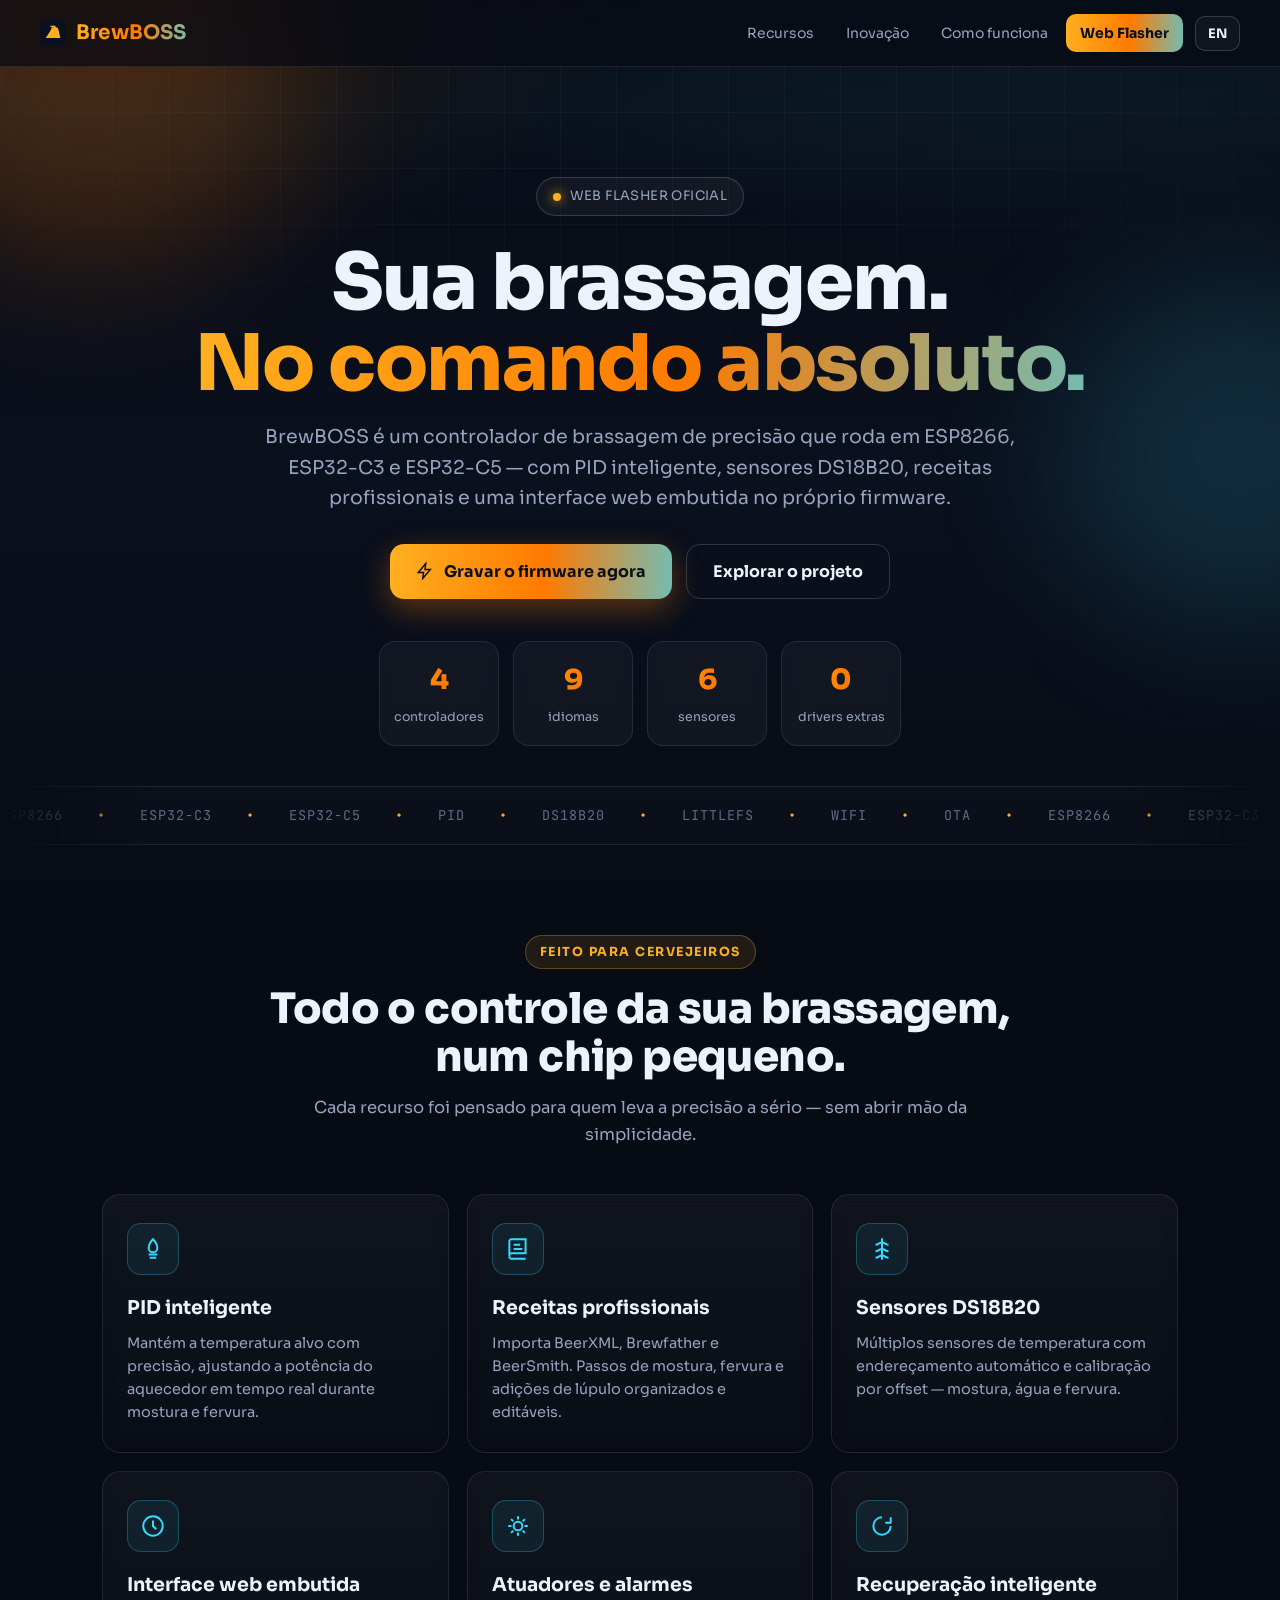
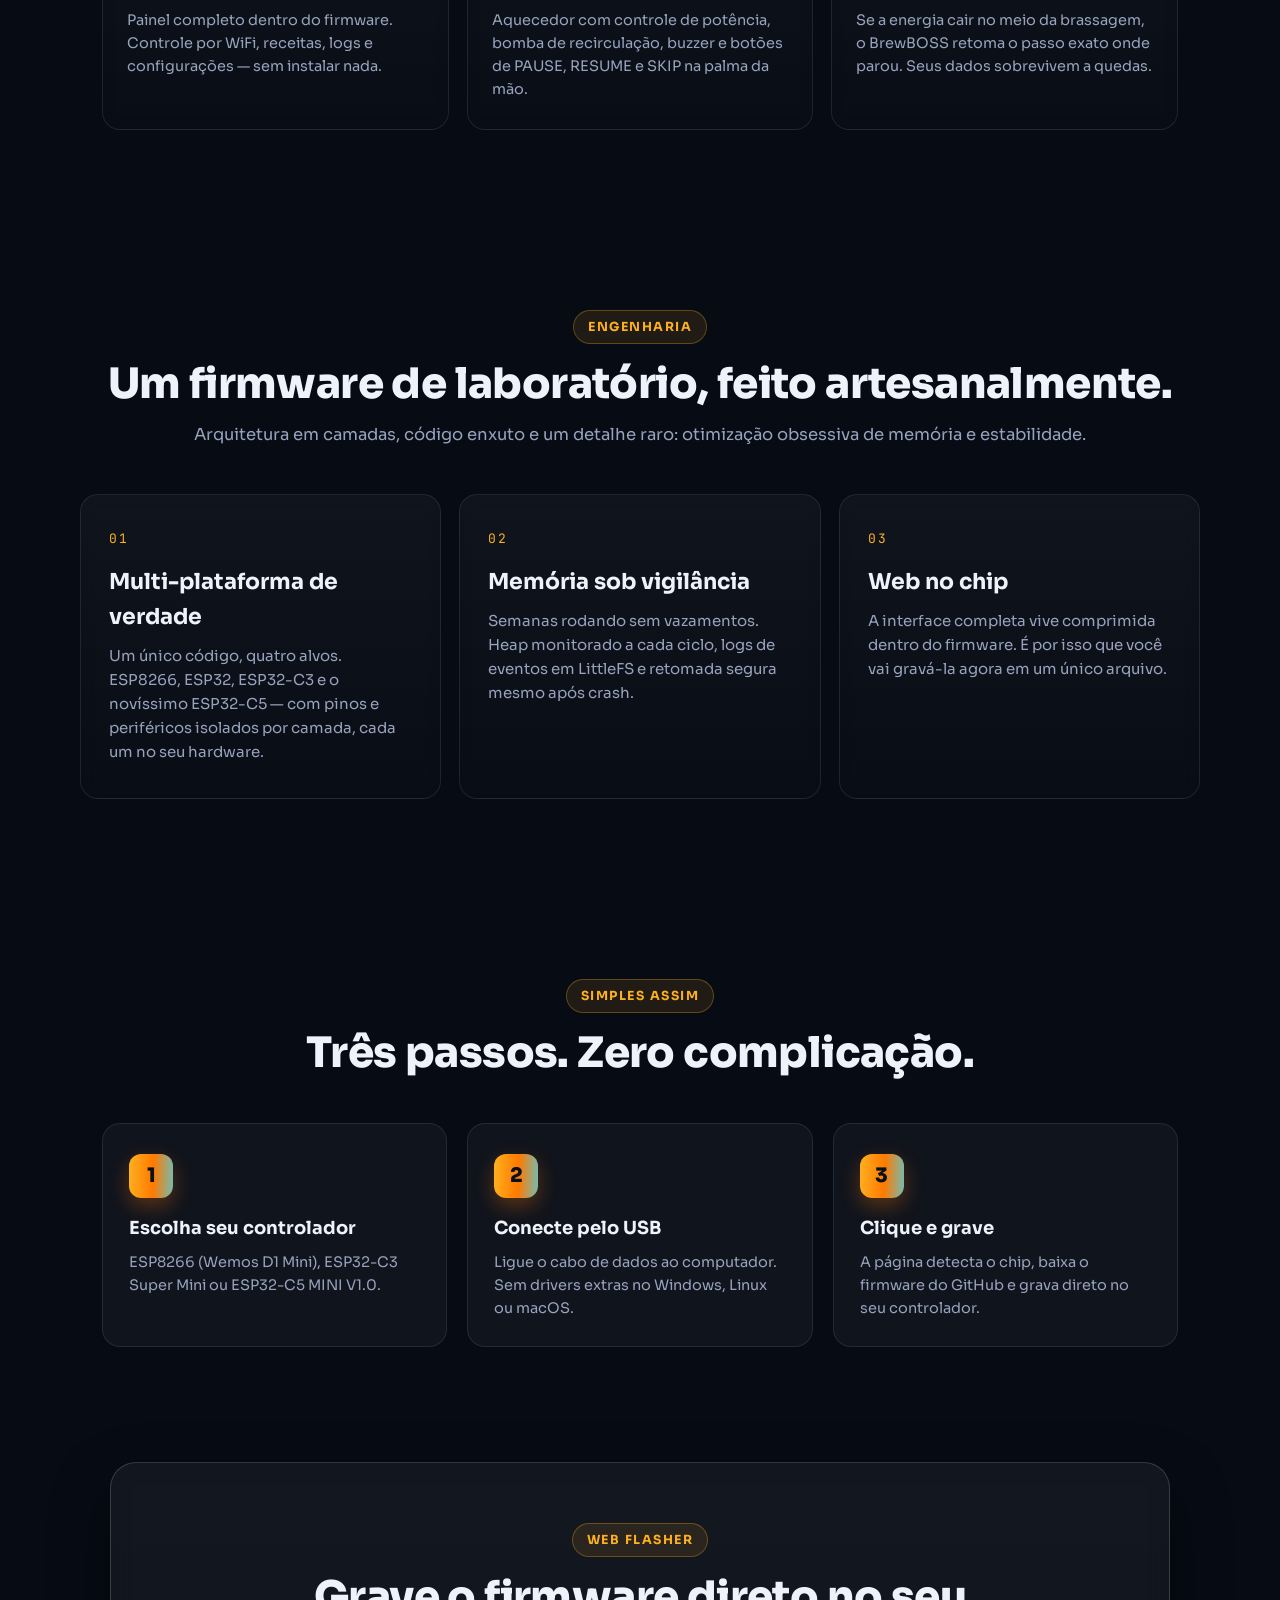
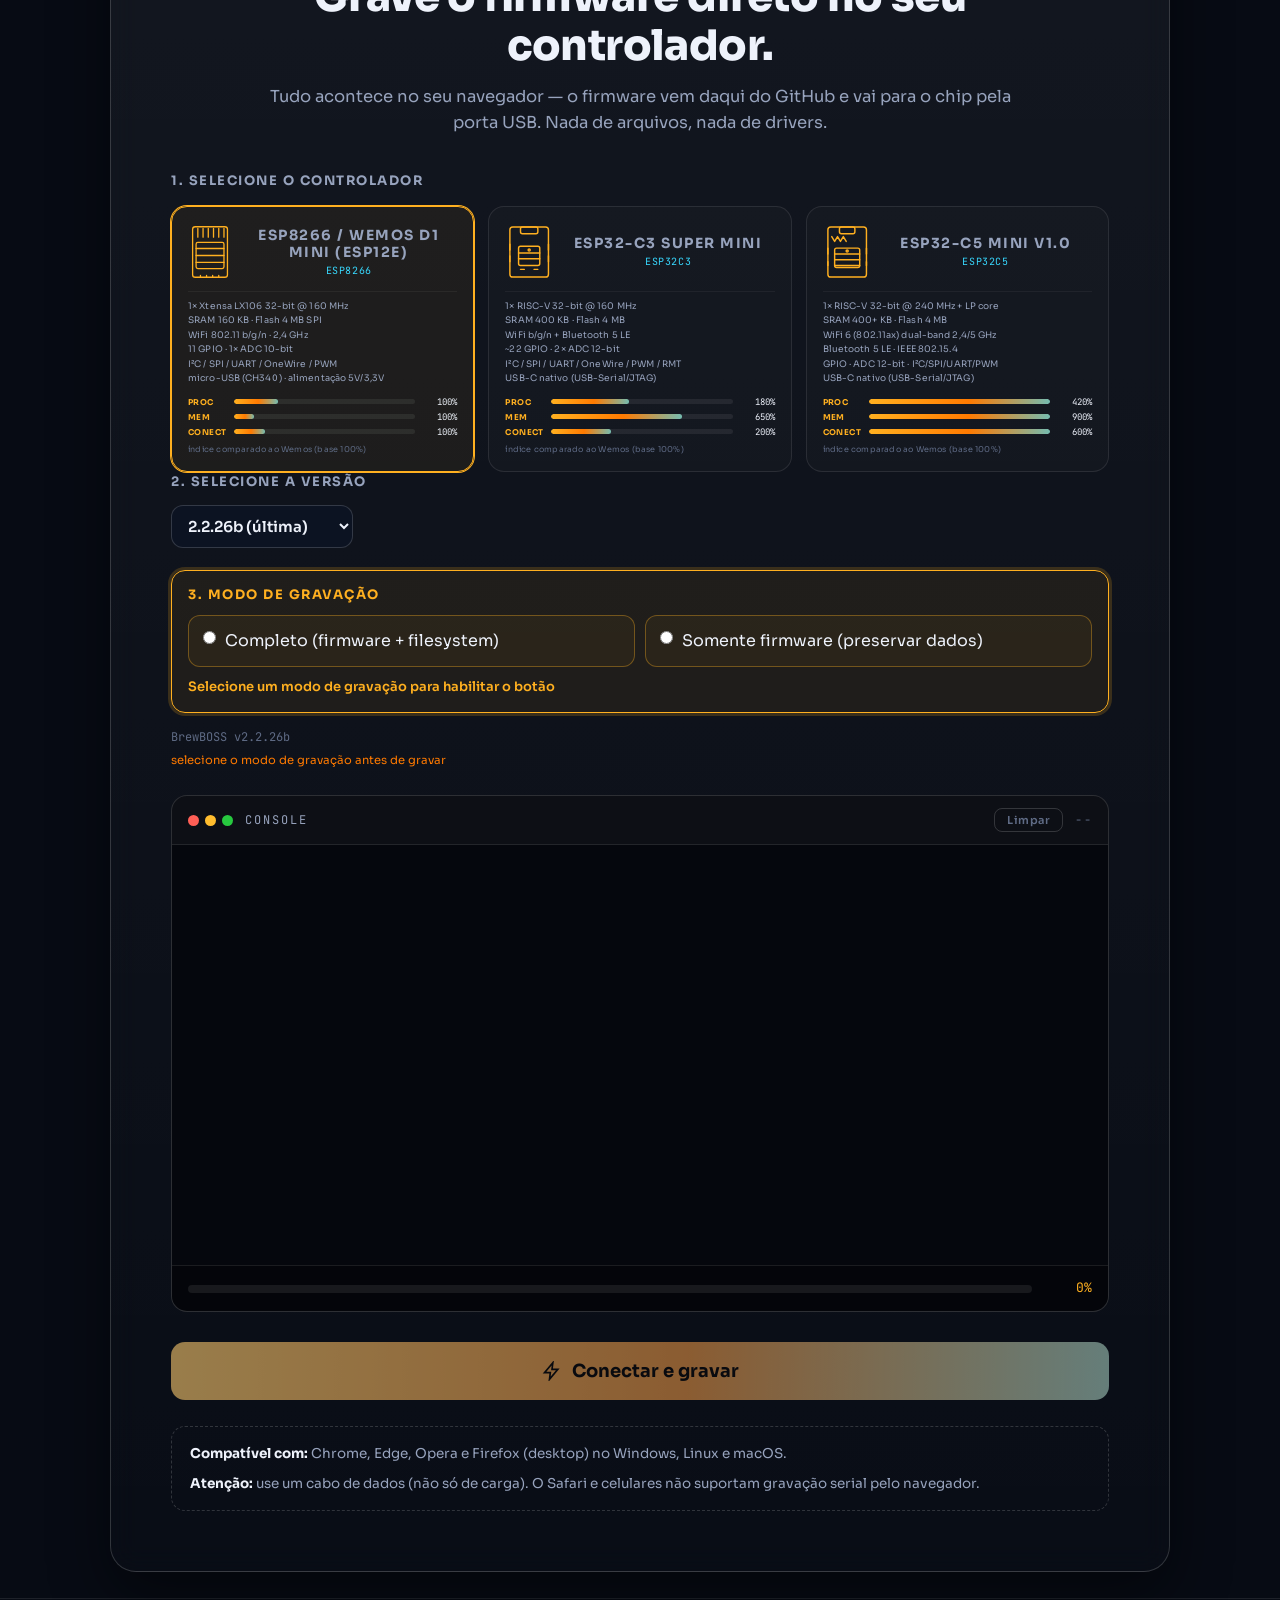
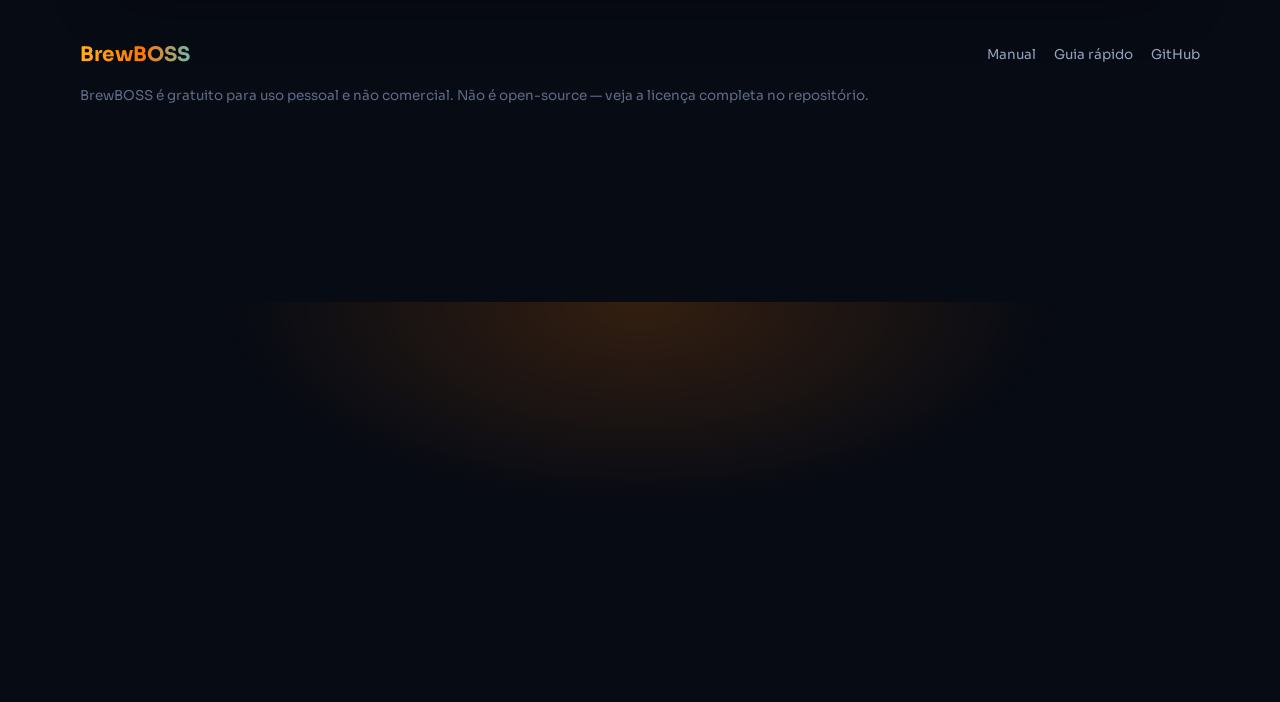
==== commit b010874f: "flasher: botao Limpar no console + limpeza automatica do log a cada nova gravacao" ====
--- a/flasher/index.html
+++ b/flasher/index.html
@@ -191,6 +191,7 @@
         <div class="console-head">
           <span class="traffic"><i></i><i></i><i></i></span>
           <span>CONSOLE</span>
+          <button id="clearLog" class="clear-btn" type="button" data-i18n="fl.clear">Limpar</button>
           <span id="connStatus" class="status">--</span>
         </div>
         <div id="log" class="log" aria-live="polite"></div>
--- a/flasher/style.css
+++ b/flasher/style.css
@@ -189,7 +189,10 @@
 .traffic{display:flex;gap:6px}
 .traffic i{width:11px;height:11px;border-radius:50%}
 .traffic i:nth-child(1){background:#ff5f56}.traffic i:nth-child(2){background:#ffbd2e}.traffic i:nth-child(3){background:#27c93f}
-.status{margin-left:auto;font-family:var(--mono);font-size:12px;color:var(--dim)}
+.clear-btn{margin-left:auto;padding:4px 12px;border-radius:8px;border:1px solid var(--line2);
+  background:transparent;color:var(--dim);font-size:11px;font-weight:600;cursor:pointer;transition:.2s;letter-spacing:.5px}
+.clear-btn:hover{color:var(--amber);border-color:var(--amber)}
+.status{font-family:var(--mono);font-size:12px;color:var(--dim)}
 .status.on{color:#27c93f}.status.err{color:#ff5f56}
 .log{height:420px;overflow-y:auto;padding:14px 16px;font-family:var(--mono);font-size:12.6px;line-height:1.7;color:#bfe6ff}
 .log .ok{color:#27c93f}.log .warn{color:#ffbd2e}.log .err{color:#ff5f56}.log .sys{color:#8b96ad}
